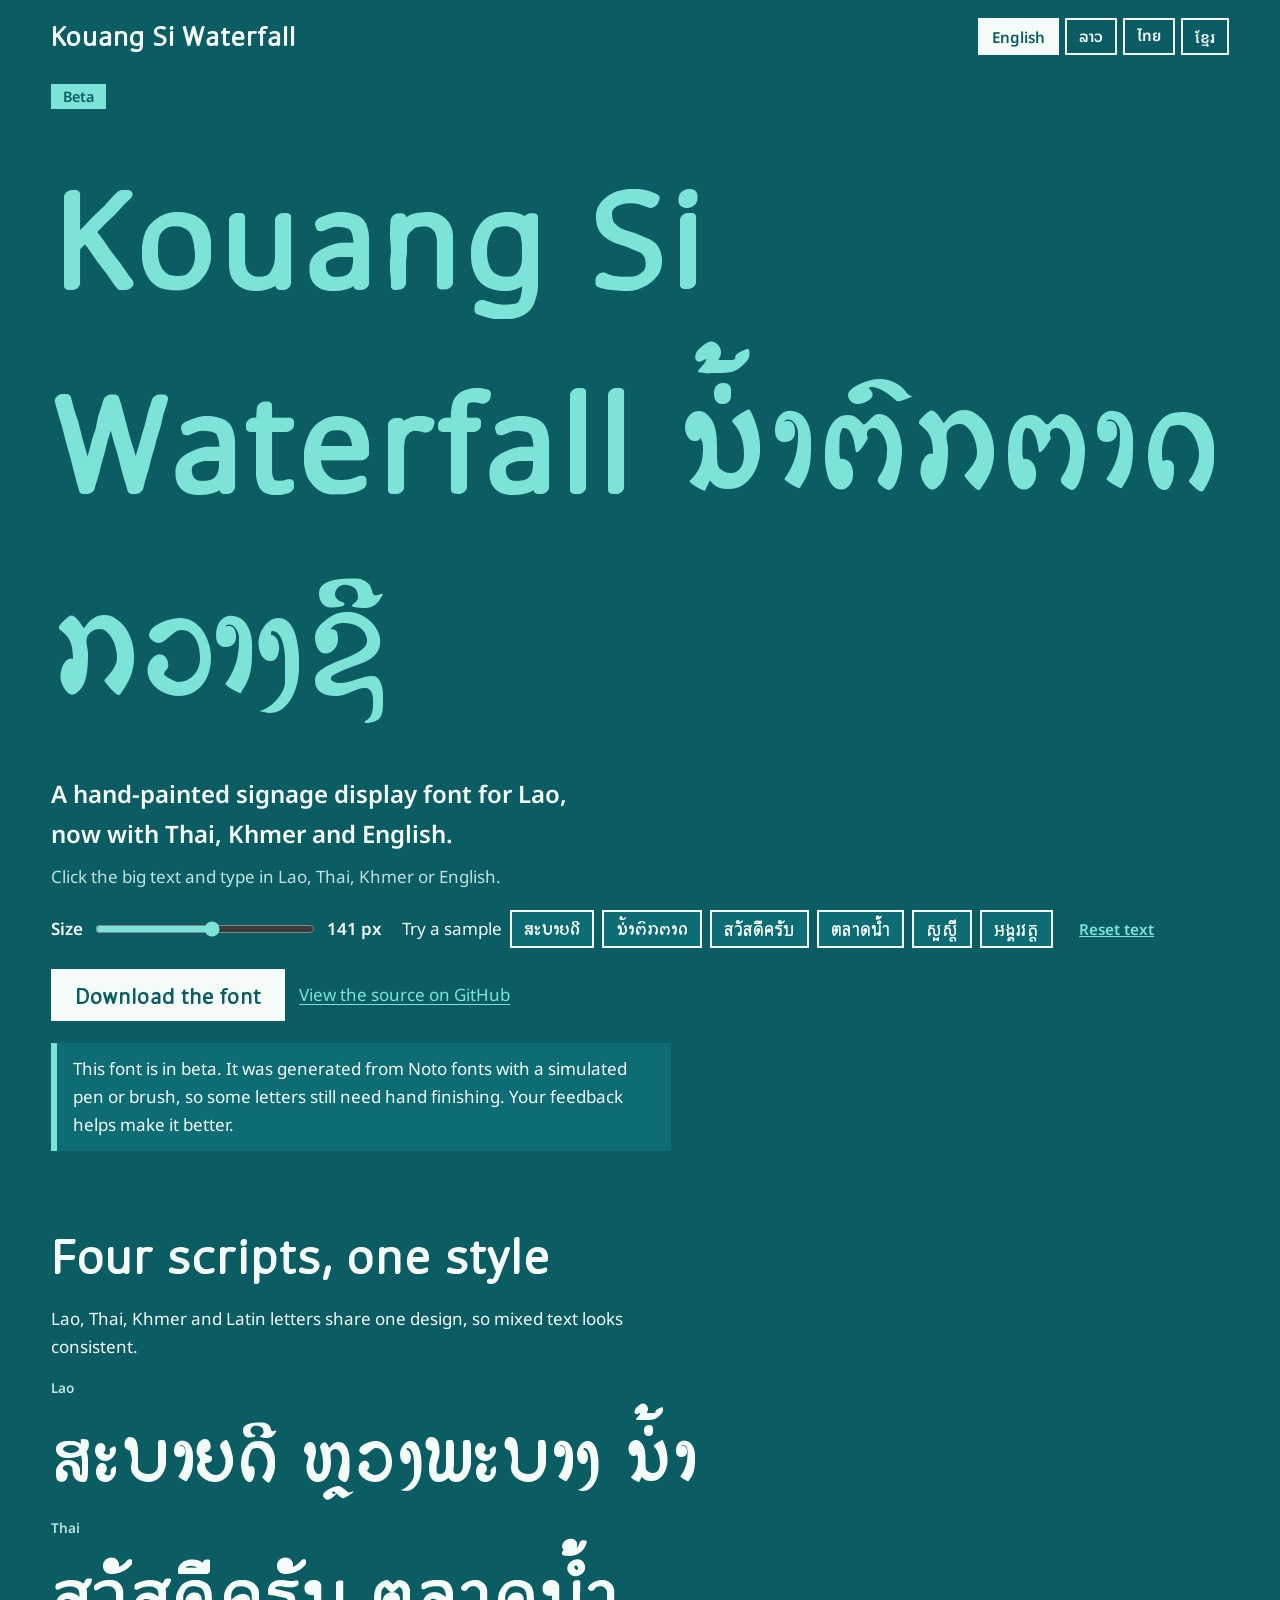
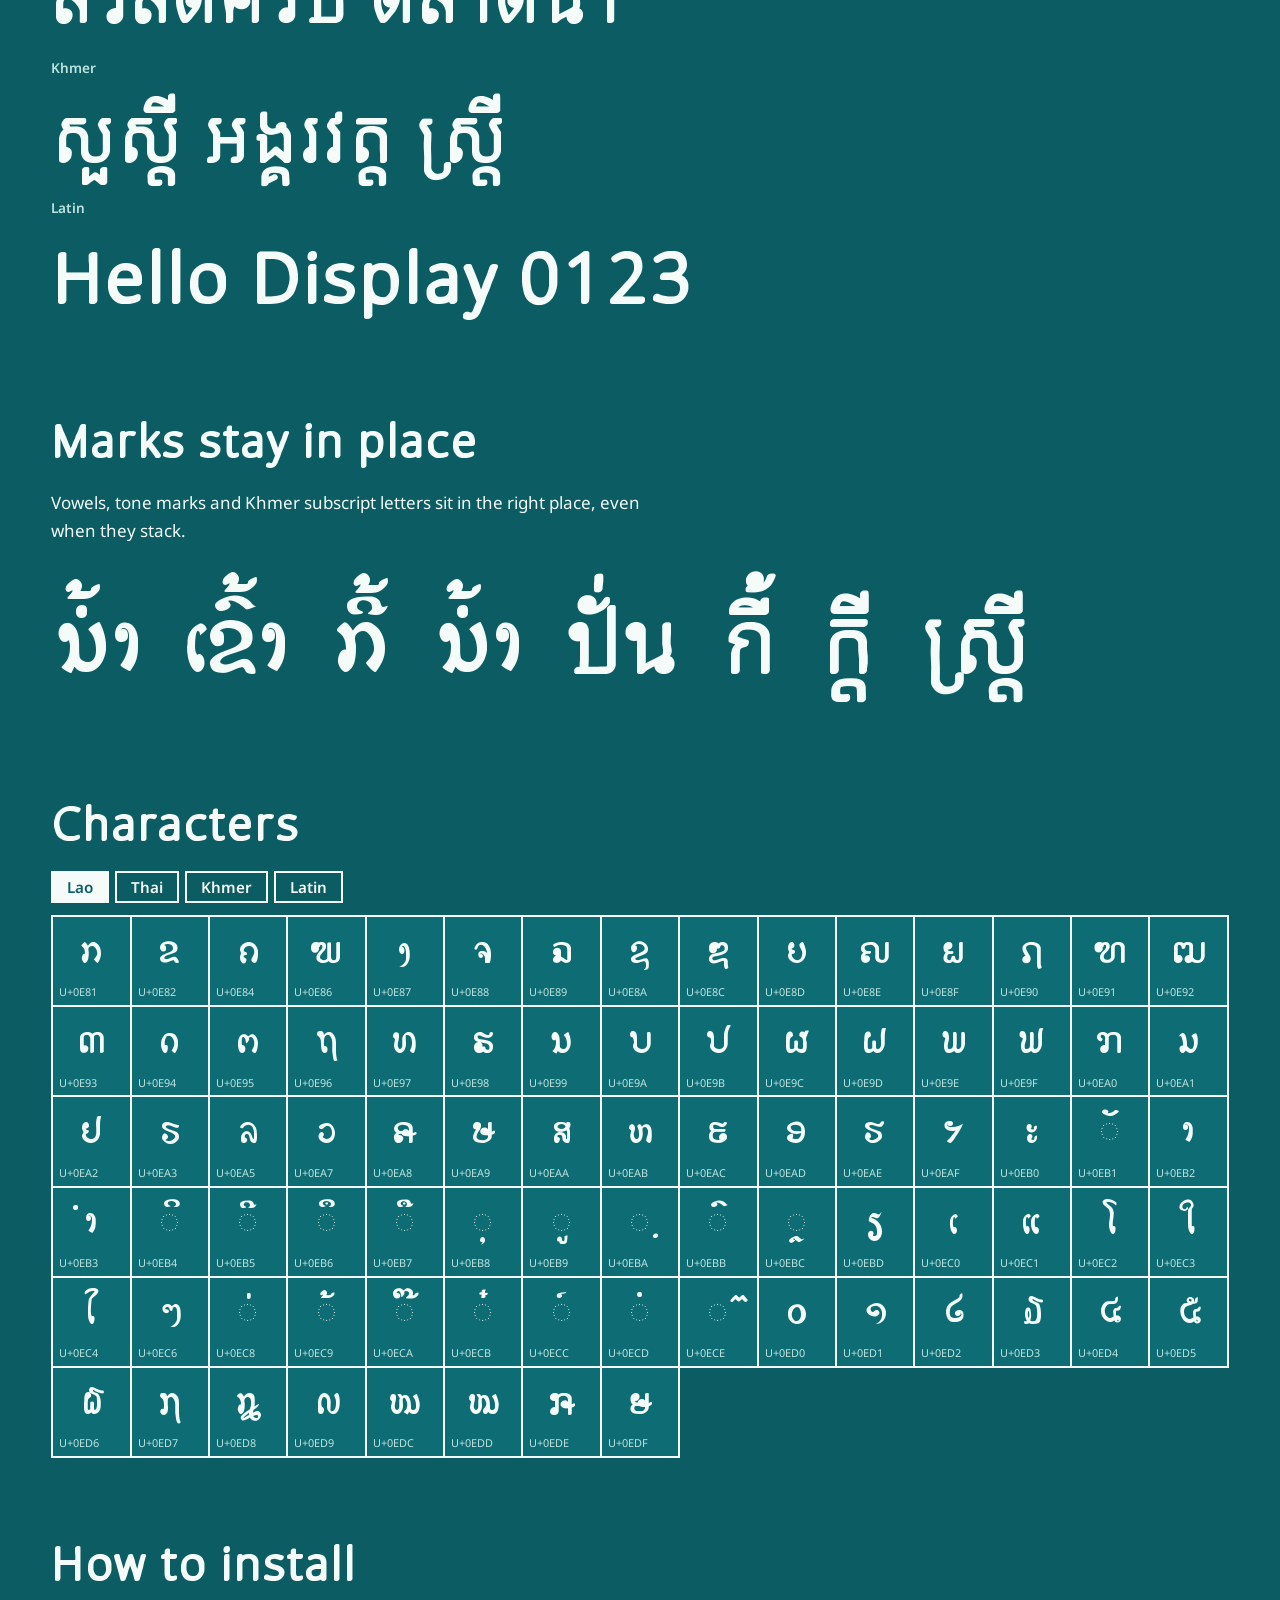
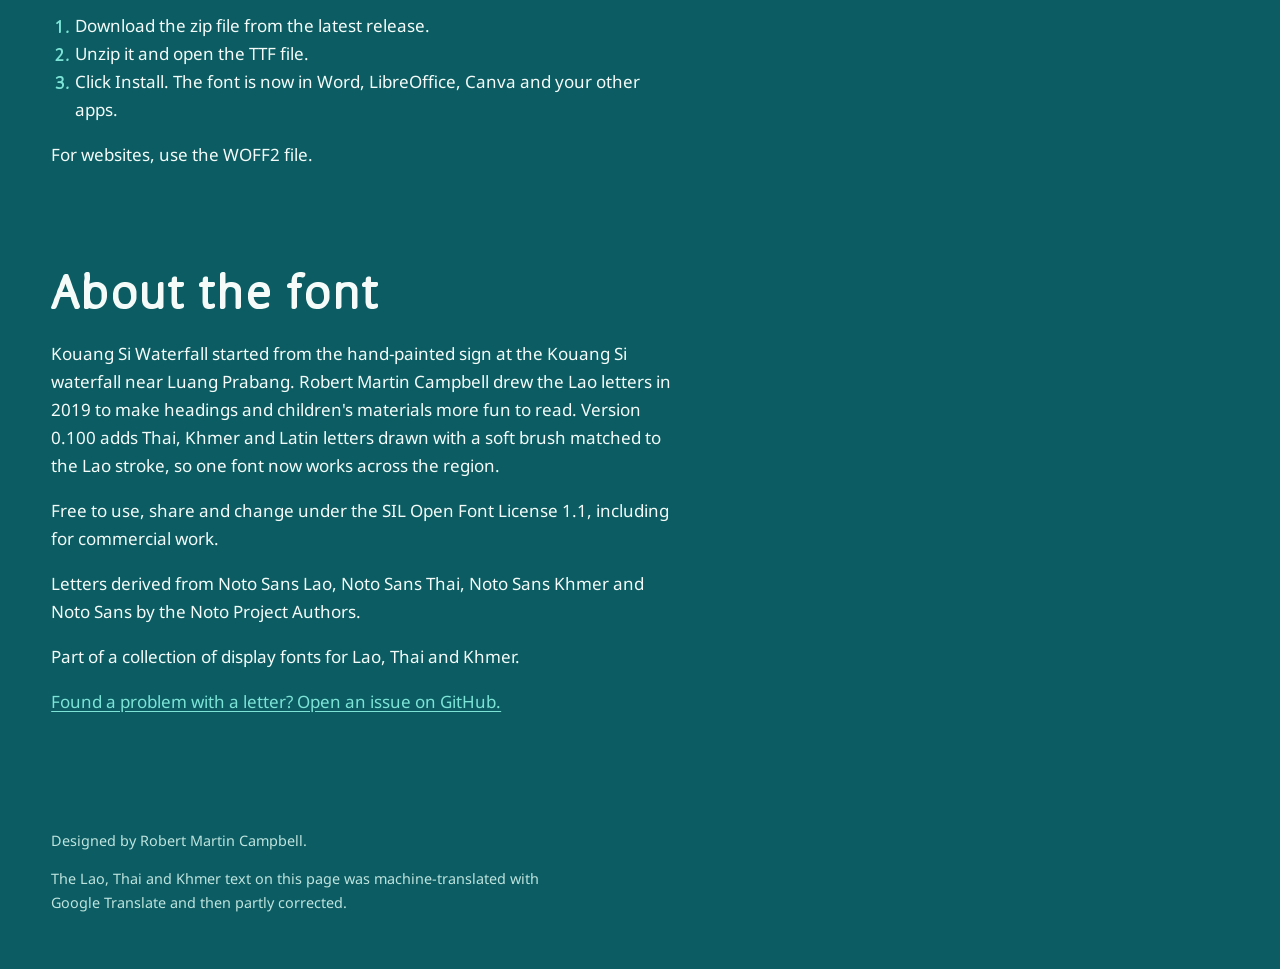
==== docs/index.html @ b4f4de58 "Kouang Si Waterfall 0.100 beta: Thai, Khmer, Latin, modern metrics, demo page - Thai, Khmer, Latin a" ====
<!doctype html>
<html lang="en">
<head>
<meta charset="utf-8">
<meta name="viewport" content="width=device-width, initial-scale=1">
<title>Kouang Si Waterfall ນ້ຳຕົກຕາດກວາງຊີ, a display font for Lao, Thai and Khmer</title>
<meta name="description" content="Kouang Si Waterfall (ນ້ຳຕົກຕາດກວາງຊີ) is a free, open-source sign-painting display font for Lao, Thai, Khmer and English. SIL Open Font License. Beta.">
<meta property="og:title" content="Kouang Si Waterfall ນ້ຳຕົກຕາດກວາງຊີ">
<meta property="og:description" content="A free sign-painting display font for Lao, Thai, Khmer and English.">
<meta property="og:image" content="https://rcampbellbassac.github.io/KouangSiWaterfall/og.png">
<link rel="icon" href="favicon.svg" type="image/svg+xml">
<link rel="preconnect" href="https://fonts.googleapis.com">
<link rel="preconnect" href="https://fonts.gstatic.com" crossorigin>
<link href="https://fonts.googleapis.com/css2?family=Noto+Sans:wght@400;600&family=Noto+Sans+Lao:wght@400;600&family=Noto+Sans+Thai:wght@400;600&family=Noto+Sans+Khmer:wght@400;600&display=swap" rel="stylesheet">
<link rel="preload" href="fonts/KouangSiWaterfall-Regular.woff2" as="font" type="font/woff2" crossorigin>
<style>
@font-face { font-family: "Kouang Si Waterfall"; src: url("fonts/KouangSiWaterfall-Regular.woff2") format("woff2"); font-display: block; }
:root {
  --bg: #0b5d63; --ink: #f4fbf8; --accent: #7de3d6; --panel: #0e6d74; --muted: #bfe3de;
  --display: "Kouang Si Waterfall", "Noto Sans Lao", "Noto Sans Thai", "Noto Sans Khmer", sans-serif;
  --body: "Noto Sans", "Noto Sans Lao", "Noto Sans Thai", "Noto Sans Khmer", system-ui, sans-serif;
  --gutter: clamp(16px, 4vw, 56px); --measure: 62ch;
}
* { box-sizing: border-box; }
html { -webkit-text-size-adjust: 100%; }
body { margin: 0; background: var(--bg); color: var(--ink); font: 1.0625rem/1.65 var(--body); }
html[lang=lo] body { font-family: "Noto Sans Lao", "Noto Sans", sans-serif; }
html[lang=th] body { font-family: "Noto Sans Thai", "Noto Sans", sans-serif; }
html[lang=km] body { font-family: "Noto Sans Khmer", "Noto Sans", sans-serif; line-height: 1.8; }
a { color: var(--accent); text-underline-offset: 3px; }
:focus-visible { outline: 3px solid var(--accent); outline-offset: 3px; }
.bar { display: flex; flex-wrap: wrap; gap: 12px 18px; align-items: center; justify-content: space-between; padding: 18px var(--gutter); }
.wordmark { font: 1.7rem/1.2 var(--display); color: var(--ink); text-decoration: none; }
.langs { display: flex; gap: 6px; flex-wrap: wrap; }
.langs button { font: 600 .95rem var(--body); cursor: pointer; background: transparent; color: var(--ink); border: 2px solid var(--ink); padding: 4px 12px; }
.langs button[aria-pressed=true] { background: var(--ink); color: var(--bg); }
.langs button:nth-child(2) { font-family: "Noto Sans Lao"; } .langs button:nth-child(3) { font-family: "Noto Sans Thai"; } .langs button:nth-child(4) { font-family: "Noto Sans Khmer"; }
.hero { padding: 1vh var(--gutter) 0; position: relative; }
.beta { display: inline-block; font: 600 .9rem var(--body); color: var(--bg); background: var(--accent); padding: 3px 12px; margin-bottom: .6rem; }
.tester { font-family: var(--display); font-size: var(--size, 11vw); line-height: 1.45; color: var(--accent); margin: 0; padding: .1em 0 .15em; outline: none; overflow-wrap: anywhere; min-height: 1.4em; caret-color: var(--ink); }
.tester:focus-visible { outline: 3px dashed var(--ink); outline-offset: 6px; }
.tagline { font-size: clamp(1.15rem, 2.2vw, 1.5rem); font-weight: 600; max-width: 40ch; margin: .3em 0 .6rem; }
.hint { color: var(--muted); margin: 0 0 1.2rem; }
.controls { display: flex; flex-wrap: wrap; gap: 12px 20px; align-items: center; margin-bottom: 1.3rem; }
.controls label { display: flex; align-items: center; gap: 10px; font-weight: 600; }
input[type=range] { accent-color: var(--accent); width: min(220px, 50vw); }
.chips { display: flex; flex-wrap: wrap; gap: 8px; align-items: center; }
.chip { font: 1.1rem var(--display); cursor: pointer; background: var(--panel); color: var(--ink); border: 2px solid var(--ink); padding: 4px 12px; }
.chip:hover { background: var(--ink); color: var(--bg); }
.reset { font: 600 .95rem var(--body); background: none; border: none; color: var(--accent); text-decoration: underline; cursor: pointer; }
.actions { display: flex; flex-wrap: wrap; gap: 14px; align-items: center; }
.download { font: 1.35rem/1 var(--display); background: var(--ink); color: var(--bg); text-decoration: none; padding: 16px 24px 14px; }
.download:hover { background: var(--accent); color: var(--bg); }
.beta-note { max-width: var(--measure); margin: 1.4rem 0 0; padding: 12px 16px; border-left: 6px solid var(--accent); background: var(--panel); }
main section { padding: clamp(44px, 8vh, 90px) var(--gutter) 0; }
h2 { font: clamp(1.8rem, 4vw, 3rem)/1.35 var(--display); margin: 0 0 .5rem; max-width: 24ch; }
p { max-width: var(--measure); }
.scriptlines { display: grid; gap: .2rem; margin-top: 1rem; }
.scriptlines div { font: clamp(2rem, 6vw, 4.6rem)/1.6 var(--display); overflow-wrap: anywhere; }
.scriptlines small { display: block; font: 600 .85rem var(--body); color: var(--muted); }
.stack { font: clamp(2.4rem, 7vw, 5.6rem)/1.75 var(--display); word-spacing: .2em; margin-top: 1rem; overflow-wrap: anywhere; }
.tabs { display: flex; gap: 6px; flex-wrap: wrap; margin-top: 1rem; }
.tabs button { font: 600 .95rem var(--body); cursor: pointer; background: transparent; color: var(--ink); border: 2px solid var(--ink); padding: 4px 14px; }
.tabs button[aria-selected=true] { background: var(--ink); color: var(--bg); }
.grid { display: grid; grid-template-columns: repeat(auto-fill, minmax(78px, 1fr)); gap: 0; border-top: 2px solid var(--ink); border-left: 2px solid var(--ink); margin-top: 12px; }
.cell { border-right: 2px solid var(--ink); border-bottom: 2px solid var(--ink); background: var(--panel); aspect-ratio: 1 / 1.15; display: flex; flex-direction: column; justify-content: space-between; padding: 4px 6px; }
.cell b { font: 400 2.3rem/1.6 var(--display); text-align: center; }
.cell small { font-size: .68rem; color: var(--muted); }
ol.steps { padding-left: 1.4em; max-width: var(--measure); }
ol.steps li::marker { font-family: var(--display); color: var(--accent); }
footer { padding: clamp(50px, 9vh, 100px) var(--gutter) 40px; }
footer p, .mt { font-size: .9rem; color: var(--muted); }
@media (prefers-reduced-motion: no-preference) { .tester { transition: font-size .15s; } }
</style>
</head>
<body>
<header class="bar">
  <a class="wordmark" href="#top">Kouang Si Waterfall</a>
  <div class="langs" role="group" aria-label="Language">
    <button type="button" data-lang="en">English</button><button type="button" data-lang="lo">ລາວ</button><button type="button" data-lang="th">ไทย</button><button type="button" data-lang="km">ខ្មែរ</button>
  </div>
</header>
<main id="top">
  <section class="hero" aria-label="Type tester">
    <span class="beta" data-i18n="beta">Beta</span>
    <h1 class="tester" id="tester" contenteditable="true" spellcheck="false" role="textbox" aria-multiline="true" aria-label="Editable sample text"></h1>
    <p class="tagline" data-f="tagline"></p>
    <p class="hint" data-i18n="tester_hint"></p>
    <div class="controls">
      <label><span data-i18n="size">Size</span> <input type="range" id="size" min="28" max="240" value="140"> <output id="sizeval"></output></label>
      <div class="chips" role="group" aria-label="Samples"><span data-i18n="samples">Try a sample</span><button class="chip" type="button">ສະບາຍດີ</button><button class="chip" type="button">ນ້ຳຕົກຕາດ</button><button class="chip" type="button">สวัสดีครับ</button><button class="chip" type="button">ตลาดน้ำ</button><button class="chip" type="button">សួស្តី</button><button class="chip" type="button">អង្គរវត្ត</button></div>
      <button class="reset" id="reset" type="button" data-i18n="reset">Reset text</button>
    </div>
    <div class="actions">
      <a class="download" href="https://github.com/rcampbellbassac/KouangSiWaterfall/releases/latest/download/KouangSiWaterfall.zip" data-i18n="download">Download the font</a>
      <a href="https://github.com/rcampbellbassac/KouangSiWaterfall" data-i18n="github">View the source on GitHub</a>
    </div>
    <p class="beta-note" data-i18n="beta_note"></p>
  </section>
  <section aria-labelledby="sc-h">
    <h2 id="sc-h" data-i18n="scripts_title"></h2>
    <p data-i18n="scripts_body"></p>
    <div class="scriptlines">
      <div lang="lo"><small data-i18n="lao">Lao</small>ສະບາຍດີ ຫຼວງພະບາງ ນ້ຳ</div>
      <div lang="th"><small data-i18n="thai">Thai</small>สวัสดีครับ ตลาดน้ำ</div>
      <div lang="km"><small data-i18n="khmer">Khmer</small>សួស្តី អង្គរវត្ត ស្ត្រី</div>
      <div lang="en"><small data-i18n="latin">Latin</small>Hello Display 0123</div>
    </div>
  </section>
  <section aria-labelledby="st-h">
    <h2 id="st-h" data-i18n="stack_title"></h2>
    <p data-i18n="stack_body"></p>
    <div class="stack">ນ້ຳ ເຂົ້າ ກີ້ ນ້ຳ ปั่น กี้ ក្ដី ស្ត្រី</div>
  </section>
  <section aria-labelledby="ch-h">
    <h2 id="ch-h" data-i18n="chars_title"></h2>
    <div class="tabs" role="tablist">
      <button role="tab" type="button" data-set="lao" aria-selected="true" data-i18n="lao">Lao</button>
      <button role="tab" type="button" data-set="thai" aria-selected="false" data-i18n="thai">Thai</button>
      <button role="tab" type="button" data-set="khmer" aria-selected="false" data-i18n="khmer">Khmer</button>
      <button role="tab" type="button" data-set="latin" aria-selected="false" data-i18n="latin">Latin</button>
    </div>
    <div class="grid" id="grid" role="tabpanel"></div>
  </section>
  <section aria-labelledby="in-h">
    <h2 id="in-h" data-i18n="install_title"></h2>
    <ol class="steps"><li data-i18n="install_1"></li><li data-i18n="install_2"></li><li data-i18n="install_3"></li></ol>
    <p data-i18n="install_web"></p>
  </section>
  <section aria-labelledby="ab-h">
    <h2 id="ab-h" data-i18n="about_title"></h2>
    <p data-f="about"></p>
    <p data-i18n="license"></p>
    <p data-i18n="credits"></p>
    <p data-i18n="collection"></p>
    <p><a href="https://github.com/rcampbellbassac/KouangSiWaterfall/issues" data-i18n="feedback"></a></p>
  </section>
</main>
<footer>
  <p data-i18n="made_by"></p>
  <p class="mt" data-i18n="mt_note"></p>
</footer>
<script>
const C = {"en": {"beta": "Beta", "beta_note": "This font is in beta. It was generated from Noto fonts with a simulated pen or brush, so some letters still need hand finishing. Your feedback helps make it better.", "download": "Download the font", "github": "View the source on GitHub", "tester_hint": "Click the big text and type in Lao, Thai, Khmer or English.", "size": "Size", "samples": "Try a sample", "reset": "Reset text", "scripts_title": "Four scripts, one style", "scripts_body": "Lao, Thai, Khmer and Latin letters share one design, so mixed text looks consistent.", "stack_title": "Marks stay in place", "stack_body": "Vowels, tone marks and Khmer subscript letters sit in the right place, even when they stack.", "chars_title": "Characters", "lao": "Lao", "thai": "Thai", "khmer": "Khmer", "latin": "Latin", "install_title": "How to install", "install_1": "Download the zip file from the latest release.", "install_2": "Unzip it and open the TTF file.", "install_3": "Click Install. The font is now in Word, LibreOffice, Canva and your other apps.", "install_web": "For websites, use the WOFF2 file.", "about_title": "About the font", "license": "Free to use, share and change under the SIL Open Font License 1.1, including for commercial work.", "credits": "Letters derived from Noto Sans Lao, Noto Sans Thai, Noto Sans Khmer and Noto Sans by the Noto Project Authors.", "feedback": "Found a problem with a letter? Open an issue on GitHub.", "made_by": "Designed by Robert Martin Campbell.", "collection": "Part of a collection of display fonts for Lao, Thai and Khmer.", "mt_note": "The Lao, Thai and Khmer text on this page was machine-translated with Google Translate and then partly corrected."}, "lo": {"beta": "ລຸ້ນທົດລອງ (Beta)", "beta_note": "ຟອນນີ້ຍັງຢູ່ໃນລຸ້ນທົດລອງ ໂດຍສ້າງຈາກຟອນ Noto ດ້ວຍການຈຳລອງລາຍເສັ້ນປາກກາ ຫຼື ຟອຍທາສີ ຕົວອັກສອນບາງຕົວຈຶ່ງຍັງຕ້ອງປັບແຕ່ງເພີ່ມເຕີມ ຄຳແນະນຳຂອງທ່ານຈະຊ່ວຍໃຫ້ຟອນນີ້ດີຂຶ້ນ.", "download": "ດາວໂຫຼດຟອນ", "github": "ເບິ່ງຊອດໂຄດໃນ GitHub", "tester_hint": "ຄລິກໃສ່ຂໍ້ຄວາມຂະໜາດໃຫຍ່ແລ້ວລອງພິມພາສາລາວ, ໄທ, ຂະເໝນ ຫຼື ອັງກິດ.", "size": "ຂະໜາດ", "samples": "ລອງຂໍ້ຄວາມຕົວຢ່າງ", "reset": "ລ້າງຂໍ້ຄວາມ", "scripts_title": "ສີ່ລະບົບອັກສອນ ໃນສະໄຕລ໌ດຽວ", "scripts_body": "ຕົວອັກສອນລາວ, ໄທ, ຂະເໝນ ແລະ ລາຕິນ ຖືກອອກແບບມາໃນແນວທາງດຽວກັນ ເຮັດໃຫ້ພິມປົນກັນໄດ້ຢ່າງກົມກືນ.", "stack_title": "ສະຫຼະ ແລະ ວັນນະຍຸດບໍ່ເຄື່ອນ", "stack_body": "ສະຫຼະ, ວັນນະຍຸດ ແລະ ຕົວຫ້ອຍຂະເໝນ ວາງຢູ່ໃນຕຳແໜ່ງທີ່ຖືກຕ້ອງ ເຖິງແມ່ນວ່າຈະຊ້ອນກັນຫຼາຍຊັ້ນກໍຕາມ.", "chars_title": "ຊຸດຕົວອັກສອນ", "lao": "ລາວ", "thai": "ໄທ", "khmer": "ຂະເໝນ", "latin": "ລາຕິນ", "install_title": "ວິທີຕິດຕັ້ງ", "install_1": "ດາວໂຫຼດໄຟລ໌ zip ຈາກລຸ້ນຫຼ້າສຸດ.", "install_2": "ແຕກໄຟລ໌ zip ແລ້ວເປີດໄຟລ໌ TTF.", "install_3": "ກົດຕິດຕັ້ງ (Install) ແລ້ວຟອນຈະພ້ອມໃຊ້ໃນ Word, LibreOffice, Canva ແລະ ໂປຣແກຣມອື່ນໆທັນທີ.", "install_web": "ສຳລັບເວັບໄຊ ໃຫ້ໃຊ້ໄຟລ໌ WOFF2.", "about_title": "ກ່ຽວກັບຟອນນີ້", "license": "ໃຊ້ງານ, ແບ່ງປັນ ແລະ ດັດແປງໄດ້ຟຣີພາຍໃຕ້ສັນຍາອະນຸຍາດ SIL Open Font License 1.1 ລວມເຖິງວຽກການຄ້າ.", "credits": "ພັດທະນາຕໍ່ຍອດຕົວອັກສອນຈາກ Noto Sans Lao, Noto Sans Thai, Noto Sans Khmer ແລະ Noto Sans ໂດຍກຸ່ມຜູ້ພັດທະນາໂຄງການ Noto.", "feedback": "ພົບບັນຫາກ່ຽວກັບຕົວອັກສອນບໍ? ແຈ້ງບັນຫາ (Issue) ໄດ້ໃນ GitHub.", "made_by": "ອອກແບບໂດຍ Robert Martin Campbell.", "collection": "ສ່ວນໜຶ່ງຂອງຊຸດຟອນພາດຫົວສຳລັບພາສາລາວ, ໄທ ແລະ ຂະເໝນ.", "mt_note": "ຂໍ້ຄວາມພາສາລາວ, ໄທ ແລະ ຂະເໝນໃນໜ້ານີ້ແປໂດຍຜູ້ຊ່ວຍ AI ແລະ ຍັງບໍ່ທັນໄດ້ຮັບການກວດກາຈາກເຈົ້າຂອງພາສາ."}, "th": {"beta": "รุ่นทดสอบ (Beta)", "beta_note": "ฟอนต์นี้อยู่ในรุ่นทดสอบ สร้างขึ้นจากฟอนต์ Noto ด้วยการจำลองเส้นปากกาหรือพู่กัน ตัวอักษรบางตัวจึงยังต้องเก็บรายละเอียดด้วยมือเพิ่มเติม ความคิดเห็นของคุณจะช่วยให้ฟอนต์นี้ดียิ่งขึ้น", "download": "ดาวน์โหลดฟอนต์", "github": "ดูซอร์สโค้ดบน GitHub", "tester_hint": "คลิกที่ข้อความขนาดใหญ่เพื่อลองพิมพ์ภาษาลาว ไทย เขมร หรืออังกฤษ", "size": "ขนาด", "samples": "ลองข้อความตัวอย่าง", "reset": "รีเซ็ตข้อความ", "scripts_title": "สี่ชุดอักษร ในสไตล์เดียว", "scripts_body": "ตัวอักษรลาว ไทย เขมร และละติน ออกแบบมาในทิศทางเดียวกัน เมื่อพิมพ์ผสมกันจึงดูกลมกลืนเป็นเนื้อเดียว", "stack_title": "สระและวรรณยุกต์ไม่ลอยหรือทับกัน", "stack_body": "สระ วรรณยุกต์ และเชิงอักษรเขมร อยู่ในตำแหน่งที่พอดี แม้จะซ้อนกันหลายชั้น", "chars_title": "ชุดตัวอักษร", "lao": "ลาว", "thai": "ไทย", "khmer": "เขมร", "latin": "ละติน", "install_title": "วิธีติดตั้ง", "install_1": "ดาวน์โหลดไฟล์ zip จากรุ่นล่าสุด", "install_2": "แตกไฟล์ zip แล้วเปิดไฟล์ TTF", "install_3": "คลิก ติดตั้ง (Install) ฟอนต์จะพร้อมใช้งานใน Word, LibreOffice, Canva และแอปอื่นๆ ทันที", "install_web": "สำหรับเว็บไซต์ ให้ใช้ไฟล์ WOFF2", "about_title": "เกี่ยวกับฟอนต์", "license": "ใช้งาน แชร์ และดัดแปลงได้ฟรีภายใต้สัญญาอนุญาต SIL Open Font License 1.1 รวมถึงงานเชิงพาณิชย์", "credits": "พัฒนาต่อยอดตัวอักษรจาก Noto Sans Lao, Noto Sans Thai, Noto Sans Khmer และ Noto Sans โดยคณะผู้พัฒนาโครงการ Noto", "feedback": "พบปัญหาตัวอักษรใช่ไหม? เปิด Issue แจ้งบน GitHub ได้เลย", "made_by": "ออกแบบโดย Robert Martin Campbell", "collection": "ส่วนหนึ่งของชุดฟอนต์พาดหัวสำหรับภาษาลาว ไทย และเขมร", "mt_note": "ข้อความภาษาลาว ไทย และเขมรในหน้านี้แปลโดยผู้ช่วย AI และยังไม่ได้รับการตรวจทานจากเจ้าของภาษา"}, "km": {"beta": "កំណែសាកល្បង (Beta)", "beta_note": "ពុម្ពអក្សរនេះស្ថិតក្នុងកំណែសាកល្បងនៅឡើយ។ វាត្រូវបានបង្កើតឡើងពីពុម្ពអក្សរ Noto ដោយប្រើបច្ចេកទេសត្រាប់តាមគំនូសប៊ិច ឬជក់ ដូច្នេះអក្សរខ្លះនៅត្រូវការកែសម្រួលដោយដៃបន្ថែមទៀត។ មតិយោបល់របស់អ្នកជួយឱ្យពុម្ពអក្សរនេះកាន់តែប្រសើរឡើង។", "download": "ទាញយកពុម្ពអក្សរ", "github": "មើលកូដដើមនៅលើ GitHub", "tester_hint": "ចុចលើអត្ថបទធំ រួចសាកល្បងវាយអក្សរឡាវ ថៃ ខ្មែរ ឬអង់គ្លេស។", "size": "ទំហំ", "samples": "សាកល្បងអត្ថបទគំរូ", "reset": "កំណត់អត្ថបទឡើងវិញ", "scripts_title": "តួអក្សរ चारភាសា ក្នុងរចនាបថតែមួយ", "scripts_body": "អក្សរឡាវ ថៃ ខ្មែរ និងឡាតាំង មានរចនាបថរួមគ្នា ធ្វើឱ្យការសរសេរលាយភាសាមើលទៅស៊ីសង្វាក់គ្នា។", "stack_title": "ស្រៈ និងជើងអក្សរស្ថិតនៅចំទីតាំង", "stack_body": "ស្រៈ វណ្ណយុត្ត និងជើងអក្សរខ្មែរ ស្ថិតនៅទីតាំងត្រឹមត្រូវ ទោះបីជាតម្រួតលើគ្នាច្រើនជាន់ក៏ដោយ។", "chars_title": "តួអក្សរទាំងអស់", "lao": "ឡាវ", "thai": "ថៃ", "khmer": "ខ្មែរ", "latin": "ឡាតាំង", "install_title": "របៀបដំឡើង", "install_1": "ទាញយកឯកសារ zip ពីកំណែចុងក្រោយបំផុត។", "install_2": "ពន្លាឯកសារ zip រួចបើកឯកសារ TTF។", "install_3": "ចុចដំឡើង (Install)។ ឥឡូវនេះអ្នកអាចប្រើពុម្ពអក្សរនេះក្នុង Word, LibreOffice, Canva និងកម្មវិធីផ្សេងទៀតបានហើយ។", "install_web": "សម្រាប់គេហទំព័រ សូមប្រើឯកសារ WOFF2។", "about_title": "អំពីពុម្ពអក្សរនេះ", "license": "អាចប្រើប្រាស់ ចែករំលែក និងកែប្រែបានដោយឥតគិតថ្លៃក្រោមអាជ្ញាប័ណ្ណ SIL Open Font License 1.1 រួមទាំងសម្រាប់ការងារពាណិជ្ជកម្មផងដែរ។", "credits": "តួអក្សរត្រូវបានអភិវឌ្ឍបន្តពី Noto Sans Lao, Noto Sans Thai, Noto Sans Khmer និង Noto Sans របស់ក្រុមអ្នកនិពន្ធគម្រោង Noto។", "feedback": "ប្រទះឃើញបញ្ហាលើតួអក្សរណាមួយមែនទេ? សូមបើក Issue នៅលើ GitHub។", "made_by": "រចនាដោយ Robert Martin Campbell។", "collection": "ផ្នែកមួយនៃកម្រងពុម្ពអក្សរក្បាច់សម្រាប់ភាសាឡាវ ថៃ និងខ្មែរ។", "mt_note": "អត្ថបទភាសាឡាវ ថៃ និងខ្មែរនៅលើទំព័រនេះ ត្រូវបានបកប្រែដោយជំនួយការ AI ហើយមិនទាន់ទទួលបានការត្រួតពិនិត្យដោយជនជាតិដើមនៅឡើយទេ។"}};
const F = {"en": {"tagline": "A hand-painted signage display font for Lao, now with Thai, Khmer and English.", "about": "Kouang Si Waterfall started from the hand-painted sign at the Kouang Si waterfall near Luang Prabang. Robert Martin Campbell drew the Lao letters in 2019 to make headings and children's materials more fun to read. Version 0.100 adds Thai, Khmer and Latin letters drawn with a soft brush matched to the Lao stroke, so one font now works across the region."}, "lo": {"tagline": "ຟອນປ້າຍຂຽນດ້ວຍມືສຳລັບພາສາລາວ ບັດນີ້ຮອງຮັບພາສາໄທ, ຂະເໝນ ແລະ ອັງກິດແລ້ວ.", "about": "ຟອນ Kouang Si Waterfall ມີຕົ້ນກຳເນີດມາຈາກປ້າຍຂຽນດ້ວຍມືຢູ່ຕາດກວາງຊີ ໃກ້ກັບຫຼວງພະບາງ (Luang Prabang). Robert Martin Campbell ໄດ້ແຕ້ມຕົວອັກສອນລາວຂຶ້ນໃນປີ 2019 ເພື່ອໃຫ້ຫົວຂໍ້ ແລະ ປຶ້ມສຳລັບເດັກນ້ອຍອ່ານມ່ວນຍິ່ງຂຶ້ນ. ຮຸ່ນ 0.100 ນີ້ໄດ້ເພີ່ມຕົວອັກສອນໄທ, ຂະເໝນ ແລະ ລາຕິນ ທີ່ແຕ້ມດ້ວຍຟອຍອ່ອນໃຫ້ເຂົ້າກັບລາຍເສັ້ນພາສາລາວ ເຮັດໃຫ້ຟອນດຽວນີ້ສາມາດໃຊ້ຮ່ວມກັນໄດ້ທົ່ວທັງພາກພື້ນ."}, "th": {"tagline": "ฟอนต์ป้ายเขียนมือสำหรับภาษาลาว วันนี้รองรับภาษาไทย เขมร และอังกฤษแล้ว", "about": "ฟอนต์ Kouang Si Waterfall มีจุดเริ่มต้นจากป้ายเขียนมือที่น้ำตกกวางสี ใกล้เมืองหลวงพระบาง (Luang Prabang) โดย Robert Martin Campbell วาดตัวอักษรลาวขึ้นในปี 2019 เพื่อให้หัวข้อและสื่อสำหรับเด็กอ่านสนุกยิ่งขึ้น ในรุ่น 0.100 ได้เพิ่มตัวอักษรไทย เขมร และละติน ที่วาดด้วยฝีแปรงนุ่มนวลกลมกลืนกับเส้นสายภาษาลาว ทำให้ฟอนต์เดียวใช้งานได้ครอบคลุมทั้งภูมิภาค"}, "km": {"tagline": "ពុម្ពអក្សរស្លាកសញ្ញាគូរដោយដៃសម្រាប់ភាសាឡាវ ឥឡូវនេះមានភាសាថៃ ខ្មែរ និងអង់គ្លេស។", "about": "ពុម្ពអក្សរ Kouang Si Waterfall មានប្រភពចេញពីស្លាកសញ្ញាគូរដោយដៃនៅទឹកធ្លាក់កួងស៊ី ក្បែរទីក្រុងហ្លួងព្រះបាង (Luang Prabang)។ លោក Robert Martin Campbell បានគូរអក្សរឡាវនៅឆ្នាំ 2019 ដើម្បីឱ្យចំណងជើង និងសម្ភារៈសម្រាប់កុមារកាន់តែជក់ចិត្តក្នុងការអាន។ កំណែ 0.100 បានបន្ថែមអក្សរថៃ ខ្មែរ និងឡាតាំង ដែលគូរដោយជក់ទន់ស៊ីគ្នាជាមួយទម្រង់អក្សរឡាវ ធ្វើឱ្យពុម្ពអក្សរតែមួយនេះអាចប្រើប្រាស់បានទូទាំងតំបន់។"}};
const DEFAULT = {"en": "Kouang Si Waterfall ນ້ຳຕົກຕາດກວາງຊີ", "lo": "ສະບາຍດີ ຫຼວງພະບາງ", "th": "สวัสดีครับ ตลาดน้ำ", "km": "សួស្តី អង្គរវត្ត"};
const SETS = {
  lao: [...Array(0x80).keys()].map(i => 0x0E80 + i),
  thai: [...Array(0x5C).keys()].map(i => 0x0E00 + i),
  khmer: [...Array(0x7E).keys()].map(i => 0x1780 + i),
  latin: [...Array(0x5F).keys()].map(i => 0x20 + i).filter(c => c > 0x20),
};
const COVER = [32, 33, 34, 35, 36, 37, 38, 39, 40, 41, 42, 43, 44, 45, 46, 47, 48, 49, 50, 51, 52, 53, 54, 55, 56, 57, 58, 59, 60, 61, 62, 63, 64, 65, 66, 67, 68, 69, 70, 71, 72, 73, 74, 75, 76, 77, 78, 79, 80, 81, 82, 83, 84, 85, 86, 87, 88, 89, 90, 91, 92, 93, 94, 95, 96, 97, 98, 99, 100, 101, 102, 103, 104, 105, 106, 107, 108, 109, 110, 111, 112, 113, 114, 115, 116, 117, 118, 119, 120, 121, 122, 123, 124, 125, 126, 160, 161, 162, 163, 164, 165, 166, 167, 168, 169, 170, 171, 172, 173, 174, 175, 176, 177, 178, 179, 180, 181, 182, 183, 184, 185, 186, 187, 188, 189, 190, 191, 192, 193, 194, 195, 196, 197, 198, 199, 200, 201, 202, 203, 204, 205, 206, 207, 208, 209, 210, 211, 212, 213, 214, 215, 216, 217, 218, 219, 220, 221, 222, 223, 224, 225, 226, 227, 228, 229, 230, 231, 232, 233, 234, 235, 236, 237, 238, 239, 240, 241, 242, 243, 244, 245, 246, 247, 248, 249, 250, 251, 252, 253, 254, 255, 256, 257, 258, 259, 260, 261, 262, 263, 264, 265, 266, 267, 268, 269, 270, 271, 272, 273, 274, 275, 276, 277, 278, 279, 280, 281, 282, 283, 284, 285, 286, 287, 288, 289, 290, 291, 292, 293, 294, 295, 296, 297, 298, 299, 300, 301, 302, 303, 304, 305, 306, 307, 308, 309, 310, 311, 312, 313, 314, 315, 316, 317, 318, 319, 320, 321, 322, 323, 324, 325, 326, 327, 328, 329, 330, 331, 332, 333, 334, 335, 336, 337, 338, 339, 340, 341, 342, 343, 344, 345, 346, 347, 348, 349, 350, 351, 352, 353, 354, 355, 356, 357, 358, 359, 360, 361, 362, 363, 364, 365, 366, 367, 368, 369, 370, 371, 372, 373, 374, 375, 376, 377, 378, 379, 380, 381, 382, 383, 384, 385, 386, 387, 388, 389, 390, 391, 392, 393, 394, 395, 396, 397, 398, 399, 400, 401, 402, 403, 404, 405, 406, 407, 408, 409, 410, 411, 412, 413, 414, 415, 416, 417, 418, 419, 420, 421, 422, 423, 424, 425, 426, 427, 428, 429, 430, 431, 432, 433, 434, 435, 436, 437, 438, 439, 440, 441, 442, 443, 444, 445, 446, 447, 448, 449, 450, 451, 452, 453, 454, 455, 456, 457, 458, 459, 460, 461, 462, 463, 464, 465, 466, 467, 468, 469, 470, 471, 472, 473, 474, 475, 476, 477, 478, 479, 480, 481, 482, 483, 484, 485, 486, 487, 488, 489, 490, 491, 492, 493, 494, 495, 496, 497, 498, 499, 500, 501, 502, 503, 504, 505, 506, 507, 508, 509, 510, 511, 512, 513, 514, 515, 516, 517, 518, 519, 520, 521, 522, 523, 524, 525, 526, 527, 528, 529, 530, 531, 532, 533, 534, 535, 536, 537, 538, 539, 540, 541, 542, 543, 544, 545, 546, 547, 548, 549, 550, 551, 552, 553, 554, 555, 556, 557, 558, 559, 560, 561, 562, 563, 564, 565, 566, 567, 568, 569, 570, 571, 572, 573, 574, 575, 576, 577, 578, 579, 580, 581, 582, 583, 584, 585, 586, 587, 588, 589, 590, 591, 700, 710, 711, 728, 729, 730, 731, 732, 733, 768, 769, 770, 771, 772, 773, 774, 775, 776, 777, 778, 779, 780, 781, 782, 783, 784, 785, 786, 787, 788, 789, 790, 791, 792, 793, 794, 795, 796, 797, 798, 799, 800, 801, 802, 803, 804, 805, 806, 807, 808, 809, 810, 811, 812, 813, 814, 815, 816, 817, 818, 819, 820, 821, 822, 823, 824, 825, 826, 827, 828, 829, 830, 831, 832, 833, 834, 835, 836, 837, 838, 839, 840, 841, 842, 843, 844, 845, 846, 847, 848, 849, 850, 851, 852, 853, 854, 855, 856, 857, 858, 859, 860, 861, 862, 863, 864, 865, 866, 867, 868, 869, 870, 871, 872, 873, 874, 875, 876, 877, 878, 879, 916, 937, 956, 960, 3585, 3586, 3587, 3588, 3589, 3590, 3591, 3592, 3593, 3594, 3595, 3596, 3597, 3598, 3599, 3600, 3601, 3602, 3603, 3604, 3605, 3606, 3607, 3608, 3609, 3610, 3611, 3612, 3613, 3614, 3615, 3616, 3617, 3618, 3619, 3620, 3621, 3622, 3623, 3624, 3625, 3626, 3627, 3628, 3629, 3630, 3631, 3632, 3633, 3634, 3635, 3636, 3637, 3638, 3639, 3640, 3641, 3642, 3647, 3648, 3649, 3650, 3651, 3652, 3653, 3654, 3655, 3656, 3657, 3658, 3659, 3660, 3661, 3662, 3663, 3664, 3665, 3666, 3667, 3668, 3669, 3670, 3671, 3672, 3673, 3674, 3675, 3713, 3714, 3716, 3718, 3719, 3720, 3721, 3722, 3724, 3725, 3726, 3727, 3728, 3729, 3730, 3731, 3732, 3733, 3734, 3735, 3736, 3737, 3738, 3739, 3740, 3741, 3742, 3743, 3744, 3745, 3746, 3747, 3749, 3751, 3752, 3753, 3754, 3755, 3756, 3757, 3758, 3759, 3760, 3761, 3762, 3763, 3764, 3765, 3766, 3767, 3768, 3769, 3770, 3771, 3772, 3773, 3776, 3777, 3778, 3779, 3780, 3782, 3784, 3785, 3786, 3787, 3788, 3789, 3790, 3792, 3793, 3794, 3795, 3796, 3797, 3798, 3799, 3800, 3801, 3804, 3805, 3806, 3807, 6016, 6017, 6018, 6019, 6020, 6021, 6022, 6023, 6024, 6025, 6026, 6027, 6028, 6029, 6030, 6031, 6032, 6033, 6034, 6035, 6036, 6037, 6038, 6039, 6040, 6041, 6042, 6043, 6044, 6045, 6046, 6047, 6048, 6049, 6050, 6051, 6052, 6053, 6054, 6055, 6056, 6057, 6058, 6059, 6060, 6061, 6062, 6063, 6064, 6065, 6066, 6067, 6068, 6069, 6070, 6071, 6072, 6073, 6074, 6075, 6076, 6077, 6078, 6079, 6080, 6081, 6082, 6083, 6084, 6085, 6086, 6087, 6088, 6089, 6090, 6091, 6092, 6093, 6094, 6095, 6096, 6097, 6098, 6099, 6100, 6101, 6102, 6103, 6104, 6105, 6106, 6107, 6108, 6109, 6112, 6113, 6114, 6115, 6116, 6117, 6118, 6119, 6120, 6121, 6128, 6129, 6130, 6131, 6132, 6133, 6134, 6135, 6136, 6137, 6624, 6625, 6626, 6627, 6628, 6629, 6630, 6631, 6632, 6633, 6634, 6635, 6636, 6637, 6638, 6639, 6640, 6641, 6642, 6643, 6644, 6645, 6646, 6647, 6648, 6649, 6650, 6651, 6652, 6653, 6654, 6655, 7680, 7681, 7682, 7683, 7684, 7685, 7686, 7687, 7688, 7689, 7690, 7691, 7692, 7693, 7694, 7695, 7696, 7697, 7698, 7699, 7700, 7701, 7702, 7703, 7704, 7705, 7706, 7707, 7708, 7709, 7710, 7711, 7712, 7713, 7714, 7715, 7716, 7717, 7718, 7719, 7720, 7721, 7722, 7723, 7724, 7725, 7726, 7727, 7728, 7729, 7730, 7731, 7732, 7733, 7734, 7735, 7736, 7737, 7738, 7739, 7740, 7741, 7742, 7743, 7744, 7745, 7746, 7747, 7748, 7749, 7750, 7751, 7752, 7753, 7754, 7755, 7756, 7757, 7758, 7759, 7760, 7761, 7762, 7763, 7764, 7765, 7766, 7767, 7768, 7769, 7770, 7771, 7772, 7773, 7774, 7775, 7776, 7777, 7778, 7779, 7780, 7781, 7782, 7783, 7784, 7785, 7786, 7787, 7788, 7789, 7790, 7791, 7792, 7793, 7794, 7795, 7796, 7797, 7798, 7799, 7800, 7801, 7802, 7803, 7804, 7805, 7806, 7807, 7808, 7809, 7810, 7811, 7812, 7813, 7814, 7815, 7816, 7817, 7818, 7819, 7820, 7821, 7822, 7823, 7824, 7825, 7826, 7827, 7828, 7829, 7830, 7831, 7832, 7833, 7834, 7835, 7836, 7837, 7838, 7839, 7840, 7841, 7842, 7843, 7844, 7845, 7846, 7847, 7848, 7849, 7850, 7851, 7852, 7853, 7854, 7855, 7856, 7857, 7858, 7859, 7860, 7861, 7862, 7863, 7864, 7865, 7866, 7867, 7868, 7869, 7870, 7871, 7872, 7873, 7874, 7875, 7876, 7877, 7878, 7879, 7880, 7881, 7882, 7883, 7884, 7885, 7886, 7887, 7888, 7889, 7890, 7891, 7892, 7893, 7894, 7895, 7896, 7897, 7898, 7899, 7900, 7901, 7902, 7903, 7904, 7905, 7906, 7907, 7908, 7909, 7910, 7911, 7912, 7913, 7914, 7915, 7916, 7917, 7918, 7919, 7920, 7921, 7922, 7923, 7924, 7925, 7926, 7927, 7928, 7929, 7930, 7931, 7932, 7933, 7934, 7935, 8192, 8193, 8194, 8195, 8196, 8197, 8198, 8199, 8200, 8201, 8202, 8203, 8204, 8205, 8206, 8207, 8208, 8209, 8210, 8211, 8212, 8213, 8214, 8215, 8216, 8217, 8218, 8219, 8220, 8221, 8222, 8223, 8224, 8225, 8226, 8227, 8228, 8229, 8230, 8231, 8232, 8233, 8234, 8235, 8236, 8237, 8238, 8239, 8240, 8241, 8242, 8243, 8244, 8245, 8246, 8247, 8248, 8249, 8250, 8251, 8252, 8253, 8254, 8255, 8256, 8257, 8258, 8259, 8260, 8261, 8262, 8263, 8264, 8265, 8266, 8267, 8268, 8269, 8270, 8271, 8272, 8273, 8274, 8275, 8276, 8277, 8278, 8279, 8280, 8281, 8282, 8283, 8284, 8285, 8286, 8287, 8288, 8289, 8290, 8291, 8292, 8294, 8295, 8296, 8297, 8298, 8299, 8300, 8301, 8302, 8303, 8304, 8305, 8308, 8309, 8310, 8311, 8312, 8313, 8314, 8315, 8316, 8317, 8318, 8319, 8320, 8321, 8322, 8323, 8324, 8325, 8326, 8327, 8328, 8329, 8330, 8331, 8332, 8333, 8334, 8336, 8337, 8338, 8339, 8340, 8341, 8342, 8343, 8344, 8345, 8346, 8347, 8348, 8352, 8353, 8354, 8355, 8356, 8357, 8358, 8359, 8360, 8361, 8362, 8363, 8364, 8365, 8366, 8367, 8368, 8369, 8370, 8371, 8372, 8373, 8374, 8375, 8376, 8377, 8378, 8379, 8380, 8381, 8382, 8383, 8384, 8448, 8449, 8450, 8451, 8452, 8453, 8454, 8455, 8456, 8457, 8458, 8459, 8460, 8461, 8462, 8463, 8464, 8465, 8466, 8467, 8468, 8469, 8470, 8471, 8472, 8473, 8474, 8475, 8476, 8477, 8478, 8479, 8480, 8481, 8482, 8483, 8484, 8485, 8486, 8487, 8488, 8489, 8490, 8491, 8492, 8493, 8494, 8495, 8496, 8497, 8498, 8499, 8500, 8501, 8502, 8503, 8504, 8505, 8506, 8507, 8508, 8509, 8510, 8511, 8512, 8513, 8514, 8515, 8516, 8517, 8518, 8519, 8520, 8521, 8522, 8523, 8524, 8525, 8526, 8527, 8528, 8529, 8530, 8531, 8532, 8533, 8534, 8535, 8536, 8537, 8538, 8539, 8540, 8541, 8542, 8543, 8579, 8580, 8585, 8592, 8593, 8594, 8595, 8596, 8597, 8598, 8599, 8600, 8601, 8602, 8603, 8604, 8605, 8606, 8607, 8608, 8609, 8610, 8611, 8612, 8613, 8614, 8615, 8616, 8617, 8618, 8619, 8620, 8621, 8622, 8623, 8624, 8625, 8626, 8627, 8628, 8629, 8630, 8631, 8632, 8633, 8634, 8635, 8636, 8637, 8638, 8639, 8640, 8641, 8642, 8643, 8644, 8645, 8646, 8647, 8648, 8649, 8650, 8651, 8652, 8653, 8654, 8655, 8656, 8657, 8658, 8659, 8660, 8661, 8662, 8663, 8664, 8665, 8666, 8667, 8668, 8669, 8670, 8671, 8672, 8673, 8674, 8675, 8676, 8677, 8678, 8679, 8680, 8681, 8682, 8683, 8684, 8685, 8686, 8687, 8688, 8689, 8690, 8691, 8692, 8693, 8694, 8695, 8696, 8697, 8698, 8699, 8700, 8701, 8702, 8703, 8704, 8705, 8706, 8707, 8708, 8709, 8710, 8711, 8712, 8713, 8714, 8715, 8716, 8717, 8718, 8719, 8720, 8721, 8722, 8723, 8724, 8725, 8726, 8727, 8728, 8729, 8730, 8731, 8732, 8733, 8734, 8735, 8736, 8737, 8738, 8739, 8740, 8741, 8742, 8743, 8744, 8745, 8746, 8747, 8748, 8749, 8750, 8751, 8752, 8753, 8754, 8755, 8756, 8757, 8758, 8759, 8760, 8761, 8762, 8763, 8764, 8765, 8766, 8767, 8768, 8769, 8770, 8771, 8772, 8773, 8774, 8775, 8776, 8777, 8778, 8779, 8780, 8781, 8782, 8783, 8784, 8785, 8786, 8787, 8788, 8789, 8790, 8791, 8792, 8793, 8794, 8795, 8796, 8797, 8798, 8799, 8800, 8801, 8802, 8803, 8804, 8805, 8806, 8807, 8808, 8809, 8810, 8811, 8812, 8813, 8814, 8815, 8816, 8817, 8818, 8819, 8820, 8821, 8822, 8823, 8824, 8825, 8826, 8827, 8828, 8829, 8830, 8831, 8832, 8833, 8834, 8835, 8836, 8837, 8838, 8839, 8840, 8841, 8842, 8843, 8844, 8845, 8846, 8847, 8848, 8849, 8850, 8851, 8852, 8853, 8854, 8855, 8856, 8857, 8858, 8859, 8860, 8861, 8862, 8863, 8864, 8865, 8866, 8867, 8868, 8869, 8870, 8871, 8872, 8873, 8874, 8875, 8876, 8877, 8878, 8879, 8880, 8881, 8882, 8883, 8884, 8885, 8886, 8887, 8888, 8889, 8890, 8891, 8892, 8893, 8894, 8895, 8896, 8897, 8898, 8899, 8900, 8901, 8902, 8903, 8904, 8905, 8906, 8907, 8908, 8909, 8910, 8911, 8912, 8913, 8914, 8915, 8916, 8917, 8918, 8919, 8920, 8921, 8922, 8923, 8924, 8925, 8926, 8927, 8928, 8929, 8930, 8931, 8932, 8933, 8934, 8935, 8936, 8937, 8938, 8939, 8940, 8941, 8942, 8943, 8944, 8945, 8946, 8947, 8948, 8949, 8950, 8951, 8952, 8953, 8954, 8955, 8956, 8957, 8958, 8959, 8960, 8962, 8965, 8966, 8968, 8969, 8970, 8971, 9632, 9633, 9634, 9635, 9636, 9637, 9638, 9639, 9640, 9641, 9642, 9643, 9644, 9645, 9646, 9647, 9648, 9649, 9650, 9651, 9652, 9653, 9654, 9655, 9656, 9657, 9658, 9659, 9660, 9661, 9662, 9663, 9664, 9665, 9666, 9667, 9668, 9669, 9670, 9671, 9672, 9673, 9674, 9675, 9676, 9677, 9678, 9679, 9680, 9681, 9682, 9683, 9684, 9685, 9686, 9687, 9688, 9689, 9690, 9691, 9692, 9693, 9694, 9695, 9696, 9697, 9698, 9699, 9700, 9701, 9702, 9703, 9704, 9705, 9706, 9707, 9708, 9709, 9710, 9711, 9712, 9713, 9714, 9715, 9716, 9717, 9718, 9719, 9720, 9721, 9722, 9723, 9724, 9725, 9726, 9727, 9733, 9734, 10003, 10007, 10204, 10651, 10656, 10659, 10680, 10741, 10974, 10979, 10980, 10981, 10990, 11262, 65279, 65533];
const MARK = /\p{M}/u;
const tester = document.getElementById("tester");
const size = document.getElementById("size"), sizeval = document.getElementById("sizeval");
let lang = "en", edited = false, set = "lao";
function store(k, v) { try { localStorage.setItem(k, v); } catch (e) {} }
function load(k) { try { return localStorage.getItem(k); } catch (e) { return null; } }
function setLang(l) {
  lang = l;
  document.documentElement.lang = l;
  document.querySelectorAll("[data-i18n]").forEach(el => { const s = (C[l] || C.en)[el.dataset.i18n] || C.en[el.dataset.i18n]; if (s) el.textContent = s; });
  document.querySelectorAll("[data-f]").forEach(el => { const s = (F[l] || F.en)[el.dataset.f] || F.en[el.dataset.f]; if (s) el.textContent = s; });
  document.querySelectorAll(".langs button").forEach(b => b.setAttribute("aria-pressed", b.dataset.lang === l));
  if (!edited) tester.textContent = DEFAULT[l];
  store("fam-lang", l);
}
document.querySelectorAll(".langs button").forEach(b => b.addEventListener("click", () => setLang(b.dataset.lang)));
function setSize(px) { tester.style.setProperty("--size", px + "px"); sizeval.textContent = px + " px"; }
size.addEventListener("input", () => setSize(size.value));
tester.addEventListener("input", () => { edited = true; });
tester.addEventListener("keydown", e => { if (e.key === "Enter" && !e.shiftKey) { e.preventDefault(); tester.blur(); } });
tester.addEventListener("paste", e => { e.preventDefault(); document.execCommand("insertText", false, (e.clipboardData || window.clipboardData).getData("text/plain")); });
document.querySelectorAll(".chip").forEach(c => c.addEventListener("click", () => { tester.textContent = c.textContent; edited = true; }));
document.getElementById("reset").addEventListener("click", () => { edited = false; tester.textContent = DEFAULT[lang]; });
function drawGrid() {
  const grid = document.getElementById("grid"); grid.innerHTML = "";
  for (const cp of SETS[set]) {
    if (!COVER.includes(cp)) continue;
    const ch = String.fromCodePoint(cp);
    const cell = document.createElement("div"); cell.className = "cell";
    const b = document.createElement("b"); b.textContent = MARK.test(ch) ? "◌" + ch : ch;
    const s = document.createElement("small"); s.textContent = "U+" + cp.toString(16).toUpperCase().padStart(4, "0");
    cell.append(b, s); grid.append(cell);
  }
}
document.querySelectorAll(".tabs button").forEach(b => b.addEventListener("click", () => {
  set = b.dataset.set; document.querySelectorAll(".tabs button").forEach(x => x.setAttribute("aria-selected", x === b)); drawGrid();
}));
const px = Math.max(28, Math.min(240, Math.round(window.innerWidth * 0.11)));
size.value = px; setSize(px); drawGrid();
const p = new URLSearchParams(location.search).get("lang");
const nav = (navigator.language || "").slice(0, 2);
setLang(["en", "lo", "th", "km"].includes(p) ? p : load("fam-lang") || (["lo", "th", "km"].includes(nav) ? nav : "en"));
</script>
</body>
</html>
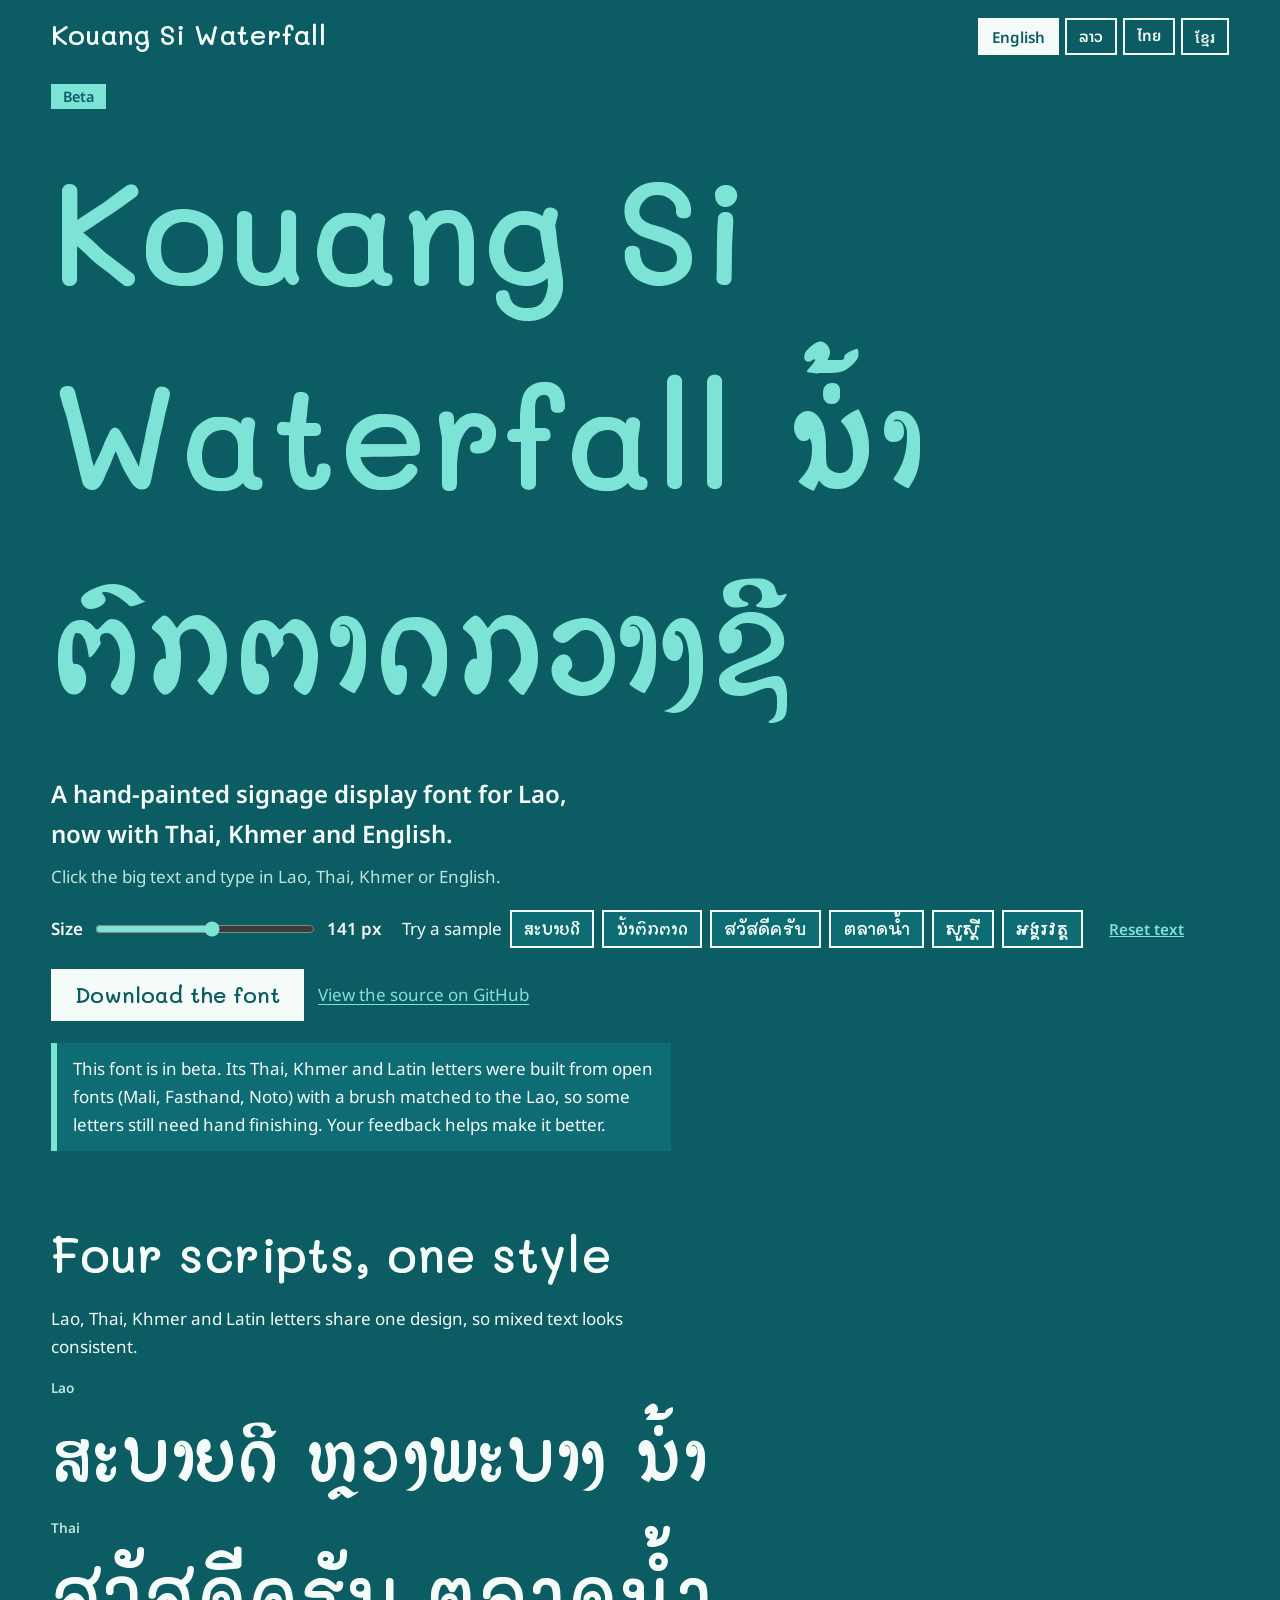
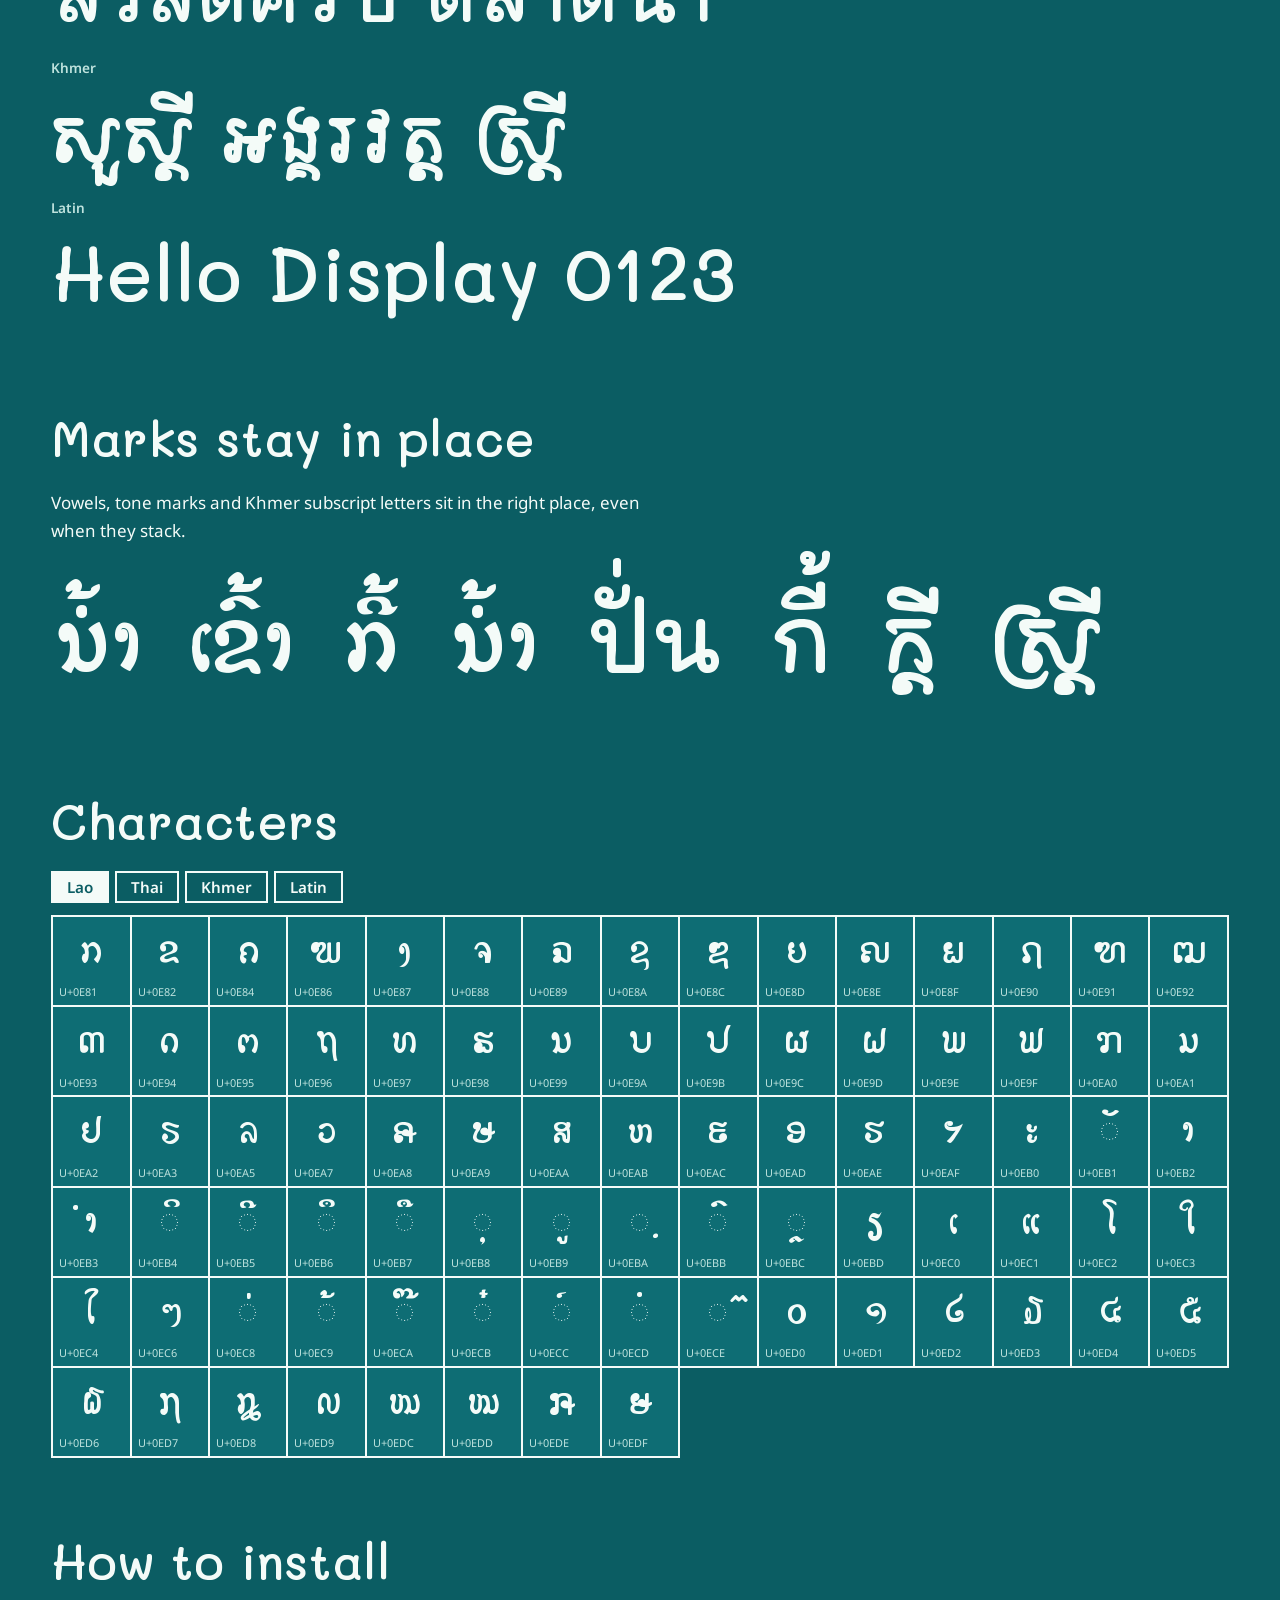
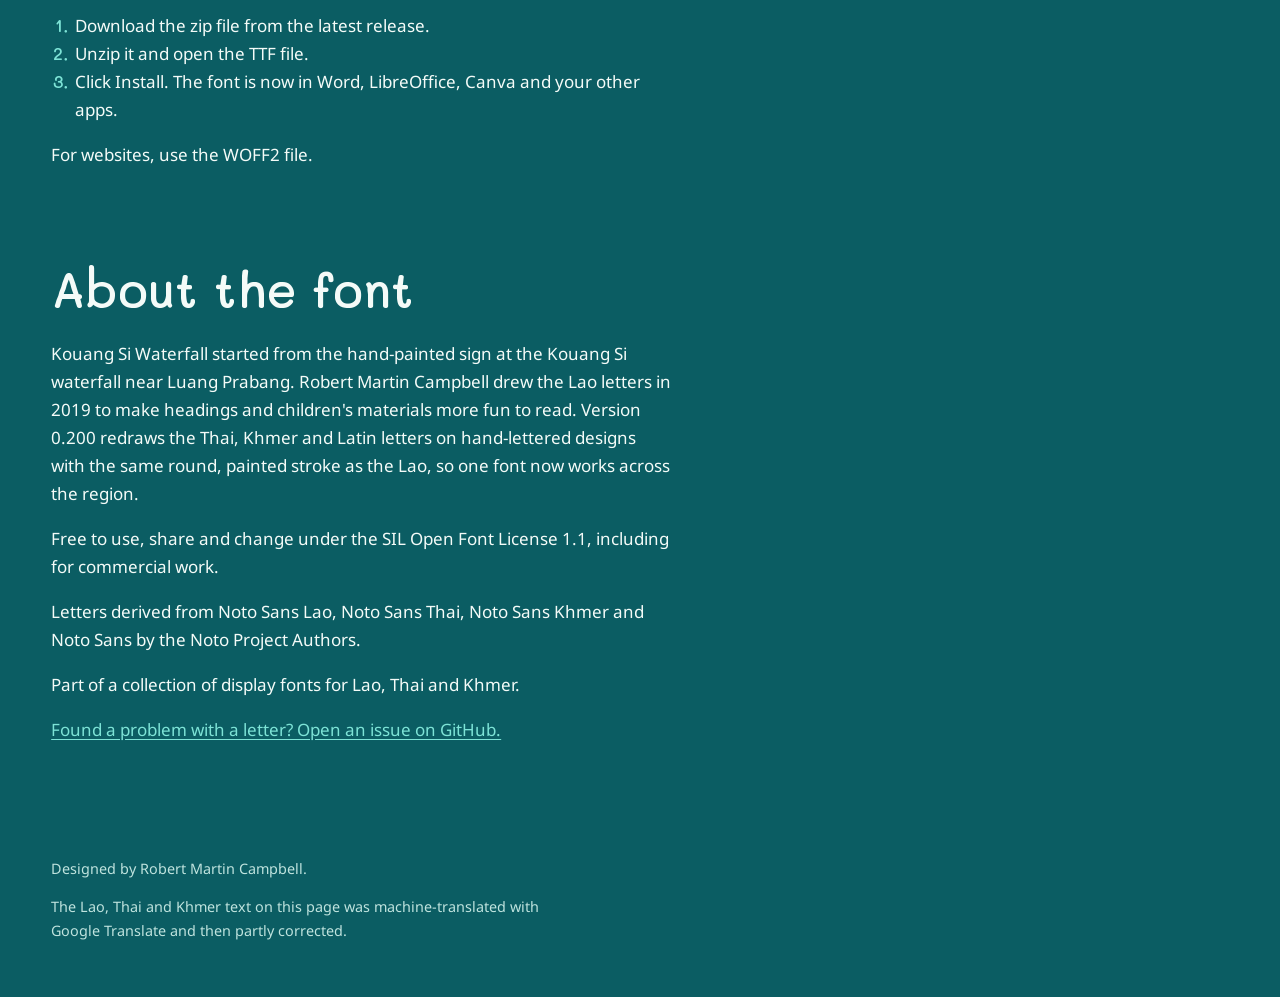
==== commit a0a02ac0: "0.200: restyle Thai, Khmer and Latin to match the hand-drawn Lao Thai, Latin, digits and punctuation" ====
--- a/docs/index.html
+++ b/docs/index.html
@@ -141,8 +141,8 @@
   <p class="mt" data-i18n="mt_note"></p>
 </footer>
 <script>
-const C = {"en": {"beta": "Beta", "beta_note": "This font is in beta. It was generated from Noto fonts with a simulated pen or brush, so some letters still need hand finishing. Your feedback helps make it better.", "download": "Download the font", "github": "View the source on GitHub", "tester_hint": "Click the big text and type in Lao, Thai, Khmer or English.", "size": "Size", "samples": "Try a sample", "reset": "Reset text", "scripts_title": "Four scripts, one style", "scripts_body": "Lao, Thai, Khmer and Latin letters share one design, so mixed text looks consistent.", "stack_title": "Marks stay in place", "stack_body": "Vowels, tone marks and Khmer subscript letters sit in the right place, even when they stack.", "chars_title": "Characters", "lao": "Lao", "thai": "Thai", "khmer": "Khmer", "latin": "Latin", "install_title": "How to install", "install_1": "Download the zip file from the latest release.", "install_2": "Unzip it and open the TTF file.", "install_3": "Click Install. The font is now in Word, LibreOffice, Canva and your other apps.", "install_web": "For websites, use the WOFF2 file.", "about_title": "About the font", "license": "Free to use, share and change under the SIL Open Font License 1.1, including for commercial work.", "credits": "Letters derived from Noto Sans Lao, Noto Sans Thai, Noto Sans Khmer and Noto Sans by the Noto Project Authors.", "feedback": "Found a problem with a letter? Open an issue on GitHub.", "made_by": "Designed by Robert Martin Campbell.", "collection": "Part of a collection of display fonts for Lao, Thai and Khmer.", "mt_note": "The Lao, Thai and Khmer text on this page was machine-translated with Google Translate and then partly corrected."}, "lo": {"beta": "ລຸ້ນທົດລອງ (Beta)", "beta_note": "ຟອນນີ້ຍັງຢູ່ໃນລຸ້ນທົດລອງ ໂດຍສ້າງຈາກຟອນ Noto ດ້ວຍການຈຳລອງລາຍເສັ້ນປາກກາ ຫຼື ຟອຍທາສີ ຕົວອັກສອນບາງຕົວຈຶ່ງຍັງຕ້ອງປັບແຕ່ງເພີ່ມເຕີມ ຄຳແນະນຳຂອງທ່ານຈະຊ່ວຍໃຫ້ຟອນນີ້ດີຂຶ້ນ.", "download": "ດາວໂຫຼດຟອນ", "github": "ເບິ່ງຊອດໂຄດໃນ GitHub", "tester_hint": "ຄລິກໃສ່ຂໍ້ຄວາມຂະໜາດໃຫຍ່ແລ້ວລອງພິມພາສາລາວ, ໄທ, ຂະເໝນ ຫຼື ອັງກິດ.", "size": "ຂະໜາດ", "samples": "ລອງຂໍ້ຄວາມຕົວຢ່າງ", "reset": "ລ້າງຂໍ້ຄວາມ", "scripts_title": "ສີ່ລະບົບອັກສອນ ໃນສະໄຕລ໌ດຽວ", "scripts_body": "ຕົວອັກສອນລາວ, ໄທ, ຂະເໝນ ແລະ ລາຕິນ ຖືກອອກແບບມາໃນແນວທາງດຽວກັນ ເຮັດໃຫ້ພິມປົນກັນໄດ້ຢ່າງກົມກືນ.", "stack_title": "ສະຫຼະ ແລະ ວັນນະຍຸດບໍ່ເຄື່ອນ", "stack_body": "ສະຫຼະ, ວັນນະຍຸດ ແລະ ຕົວຫ້ອຍຂະເໝນ ວາງຢູ່ໃນຕຳແໜ່ງທີ່ຖືກຕ້ອງ ເຖິງແມ່ນວ່າຈະຊ້ອນກັນຫຼາຍຊັ້ນກໍຕາມ.", "chars_title": "ຊຸດຕົວອັກສອນ", "lao": "ລາວ", "thai": "ໄທ", "khmer": "ຂະເໝນ", "latin": "ລາຕິນ", "install_title": "ວິທີຕິດຕັ້ງ", "install_1": "ດາວໂຫຼດໄຟລ໌ zip ຈາກລຸ້ນຫຼ້າສຸດ.", "install_2": "ແຕກໄຟລ໌ zip ແລ້ວເປີດໄຟລ໌ TTF.", "install_3": "ກົດຕິດຕັ້ງ (Install) ແລ້ວຟອນຈະພ້ອມໃຊ້ໃນ Word, LibreOffice, Canva ແລະ ໂປຣແກຣມອື່ນໆທັນທີ.", "install_web": "ສຳລັບເວັບໄຊ ໃຫ້ໃຊ້ໄຟລ໌ WOFF2.", "about_title": "ກ່ຽວກັບຟອນນີ້", "license": "ໃຊ້ງານ, ແບ່ງປັນ ແລະ ດັດແປງໄດ້ຟຣີພາຍໃຕ້ສັນຍາອະນຸຍາດ SIL Open Font License 1.1 ລວມເຖິງວຽກການຄ້າ.", "credits": "ພັດທະນາຕໍ່ຍອດຕົວອັກສອນຈາກ Noto Sans Lao, Noto Sans Thai, Noto Sans Khmer ແລະ Noto Sans ໂດຍກຸ່ມຜູ້ພັດທະນາໂຄງການ Noto.", "feedback": "ພົບບັນຫາກ່ຽວກັບຕົວອັກສອນບໍ? ແຈ້ງບັນຫາ (Issue) ໄດ້ໃນ GitHub.", "made_by": "ອອກແບບໂດຍ Robert Martin Campbell.", "collection": "ສ່ວນໜຶ່ງຂອງຊຸດຟອນພາດຫົວສຳລັບພາສາລາວ, ໄທ ແລະ ຂະເໝນ.", "mt_note": "ຂໍ້ຄວາມພາສາລາວ, ໄທ ແລະ ຂະເໝນໃນໜ້ານີ້ແປໂດຍຜູ້ຊ່ວຍ AI ແລະ ຍັງບໍ່ທັນໄດ້ຮັບການກວດກາຈາກເຈົ້າຂອງພາສາ."}, "th": {"beta": "รุ่นทดสอบ (Beta)", "beta_note": "ฟอนต์นี้อยู่ในรุ่นทดสอบ สร้างขึ้นจากฟอนต์ Noto ด้วยการจำลองเส้นปากกาหรือพู่กัน ตัวอักษรบางตัวจึงยังต้องเก็บรายละเอียดด้วยมือเพิ่มเติม ความคิดเห็นของคุณจะช่วยให้ฟอนต์นี้ดียิ่งขึ้น", "download": "ดาวน์โหลดฟอนต์", "github": "ดูซอร์สโค้ดบน GitHub", "tester_hint": "คลิกที่ข้อความขนาดใหญ่เพื่อลองพิมพ์ภาษาลาว ไทย เขมร หรืออังกฤษ", "size": "ขนาด", "samples": "ลองข้อความตัวอย่าง", "reset": "รีเซ็ตข้อความ", "scripts_title": "สี่ชุดอักษร ในสไตล์เดียว", "scripts_body": "ตัวอักษรลาว ไทย เขมร และละติน ออกแบบมาในทิศทางเดียวกัน เมื่อพิมพ์ผสมกันจึงดูกลมกลืนเป็นเนื้อเดียว", "stack_title": "สระและวรรณยุกต์ไม่ลอยหรือทับกัน", "stack_body": "สระ วรรณยุกต์ และเชิงอักษรเขมร อยู่ในตำแหน่งที่พอดี แม้จะซ้อนกันหลายชั้น", "chars_title": "ชุดตัวอักษร", "lao": "ลาว", "thai": "ไทย", "khmer": "เขมร", "latin": "ละติน", "install_title": "วิธีติดตั้ง", "install_1": "ดาวน์โหลดไฟล์ zip จากรุ่นล่าสุด", "install_2": "แตกไฟล์ zip แล้วเปิดไฟล์ TTF", "install_3": "คลิก ติดตั้ง (Install) ฟอนต์จะพร้อมใช้งานใน Word, LibreOffice, Canva และแอปอื่นๆ ทันที", "install_web": "สำหรับเว็บไซต์ ให้ใช้ไฟล์ WOFF2", "about_title": "เกี่ยวกับฟอนต์", "license": "ใช้งาน แชร์ และดัดแปลงได้ฟรีภายใต้สัญญาอนุญาต SIL Open Font License 1.1 รวมถึงงานเชิงพาณิชย์", "credits": "พัฒนาต่อยอดตัวอักษรจาก Noto Sans Lao, Noto Sans Thai, Noto Sans Khmer และ Noto Sans โดยคณะผู้พัฒนาโครงการ Noto", "feedback": "พบปัญหาตัวอักษรใช่ไหม? เปิด Issue แจ้งบน GitHub ได้เลย", "made_by": "ออกแบบโดย Robert Martin Campbell", "collection": "ส่วนหนึ่งของชุดฟอนต์พาดหัวสำหรับภาษาลาว ไทย และเขมร", "mt_note": "ข้อความภาษาลาว ไทย และเขมรในหน้านี้แปลโดยผู้ช่วย AI และยังไม่ได้รับการตรวจทานจากเจ้าของภาษา"}, "km": {"beta": "កំណែសាកល្បង (Beta)", "beta_note": "ពុម្ពអក្សរនេះស្ថិតក្នុងកំណែសាកល្បងនៅឡើយ។ វាត្រូវបានបង្កើតឡើងពីពុម្ពអក្សរ Noto ដោយប្រើបច្ចេកទេសត្រាប់តាមគំនូសប៊ិច ឬជក់ ដូច្នេះអក្សរខ្លះនៅត្រូវការកែសម្រួលដោយដៃបន្ថែមទៀត។ មតិយោបល់របស់អ្នកជួយឱ្យពុម្ពអក្សរនេះកាន់តែប្រសើរឡើង។", "download": "ទាញយកពុម្ពអក្សរ", "github": "មើលកូដដើមនៅលើ GitHub", "tester_hint": "ចុចលើអត្ថបទធំ រួចសាកល្បងវាយអក្សរឡាវ ថៃ ខ្មែរ ឬអង់គ្លេស។", "size": "ទំហំ", "samples": "សាកល្បងអត្ថបទគំរូ", "reset": "កំណត់អត្ថបទឡើងវិញ", "scripts_title": "តួអក្សរ चारភាសា ក្នុងរចនាបថតែមួយ", "scripts_body": "អក្សរឡាវ ថៃ ខ្មែរ និងឡាតាំង មានរចនាបថរួមគ្នា ធ្វើឱ្យការសរសេរលាយភាសាមើលទៅស៊ីសង្វាក់គ្នា។", "stack_title": "ស្រៈ និងជើងអក្សរស្ថិតនៅចំទីតាំង", "stack_body": "ស្រៈ វណ្ណយុត្ត និងជើងអក្សរខ្មែរ ស្ថិតនៅទីតាំងត្រឹមត្រូវ ទោះបីជាតម្រួតលើគ្នាច្រើនជាន់ក៏ដោយ។", "chars_title": "តួអក្សរទាំងអស់", "lao": "ឡាវ", "thai": "ថៃ", "khmer": "ខ្មែរ", "latin": "ឡាតាំង", "install_title": "របៀបដំឡើង", "install_1": "ទាញយកឯកសារ zip ពីកំណែចុងក្រោយបំផុត។", "install_2": "ពន្លាឯកសារ zip រួចបើកឯកសារ TTF។", "install_3": "ចុចដំឡើង (Install)។ ឥឡូវនេះអ្នកអាចប្រើពុម្ពអក្សរនេះក្នុង Word, LibreOffice, Canva និងកម្មវិធីផ្សេងទៀតបានហើយ។", "install_web": "សម្រាប់គេហទំព័រ សូមប្រើឯកសារ WOFF2។", "about_title": "អំពីពុម្ពអក្សរនេះ", "license": "អាចប្រើប្រាស់ ចែករំលែក និងកែប្រែបានដោយឥតគិតថ្លៃក្រោមអាជ្ញាប័ណ្ណ SIL Open Font License 1.1 រួមទាំងសម្រាប់ការងារពាណិជ្ជកម្មផងដែរ។", "credits": "តួអក្សរត្រូវបានអភិវឌ្ឍបន្តពី Noto Sans Lao, Noto Sans Thai, Noto Sans Khmer និង Noto Sans របស់ក្រុមអ្នកនិពន្ធគម្រោង Noto។", "feedback": "ប្រទះឃើញបញ្ហាលើតួអក្សរណាមួយមែនទេ? សូមបើក Issue នៅលើ GitHub។", "made_by": "រចនាដោយ Robert Martin Campbell។", "collection": "ផ្នែកមួយនៃកម្រងពុម្ពអក្សរក្បាច់សម្រាប់ភាសាឡាវ ថៃ និងខ្មែរ។", "mt_note": "អត្ថបទភាសាឡាវ ថៃ និងខ្មែរនៅលើទំព័រនេះ ត្រូវបានបកប្រែដោយជំនួយការ AI ហើយមិនទាន់ទទួលបានការត្រួតពិនិត្យដោយជនជាតិដើមនៅឡើយទេ។"}};
-const F = {"en": {"tagline": "A hand-painted signage display font for Lao, now with Thai, Khmer and English.", "about": "Kouang Si Waterfall started from the hand-painted sign at the Kouang Si waterfall near Luang Prabang. Robert Martin Campbell drew the Lao letters in 2019 to make headings and children's materials more fun to read. Version 0.100 adds Thai, Khmer and Latin letters drawn with a soft brush matched to the Lao stroke, so one font now works across the region."}, "lo": {"tagline": "ຟອນປ້າຍຂຽນດ້ວຍມືສຳລັບພາສາລາວ ບັດນີ້ຮອງຮັບພາສາໄທ, ຂະເໝນ ແລະ ອັງກິດແລ້ວ.", "about": "ຟອນ Kouang Si Waterfall ມີຕົ້ນກຳເນີດມາຈາກປ້າຍຂຽນດ້ວຍມືຢູ່ຕາດກວາງຊີ ໃກ້ກັບຫຼວງພະບາງ (Luang Prabang). Robert Martin Campbell ໄດ້ແຕ້ມຕົວອັກສອນລາວຂຶ້ນໃນປີ 2019 ເພື່ອໃຫ້ຫົວຂໍ້ ແລະ ປຶ້ມສຳລັບເດັກນ້ອຍອ່ານມ່ວນຍິ່ງຂຶ້ນ. ຮຸ່ນ 0.100 ນີ້ໄດ້ເພີ່ມຕົວອັກສອນໄທ, ຂະເໝນ ແລະ ລາຕິນ ທີ່ແຕ້ມດ້ວຍຟອຍອ່ອນໃຫ້ເຂົ້າກັບລາຍເສັ້ນພາສາລາວ ເຮັດໃຫ້ຟອນດຽວນີ້ສາມາດໃຊ້ຮ່ວມກັນໄດ້ທົ່ວທັງພາກພື້ນ."}, "th": {"tagline": "ฟอนต์ป้ายเขียนมือสำหรับภาษาลาว วันนี้รองรับภาษาไทย เขมร และอังกฤษแล้ว", "about": "ฟอนต์ Kouang Si Waterfall มีจุดเริ่มต้นจากป้ายเขียนมือที่น้ำตกกวางสี ใกล้เมืองหลวงพระบาง (Luang Prabang) โดย Robert Martin Campbell วาดตัวอักษรลาวขึ้นในปี 2019 เพื่อให้หัวข้อและสื่อสำหรับเด็กอ่านสนุกยิ่งขึ้น ในรุ่น 0.100 ได้เพิ่มตัวอักษรไทย เขมร และละติน ที่วาดด้วยฝีแปรงนุ่มนวลกลมกลืนกับเส้นสายภาษาลาว ทำให้ฟอนต์เดียวใช้งานได้ครอบคลุมทั้งภูมิภาค"}, "km": {"tagline": "ពុម្ពអក្សរស្លាកសញ្ញាគូរដោយដៃសម្រាប់ភាសាឡាវ ឥឡូវនេះមានភាសាថៃ ខ្មែរ និងអង់គ្លេស។", "about": "ពុម្ពអក្សរ Kouang Si Waterfall មានប្រភពចេញពីស្លាកសញ្ញាគូរដោយដៃនៅទឹកធ្លាក់កួងស៊ី ក្បែរទីក្រុងហ្លួងព្រះបាង (Luang Prabang)។ លោក Robert Martin Campbell បានគូរអក្សរឡាវនៅឆ្នាំ 2019 ដើម្បីឱ្យចំណងជើង និងសម្ភារៈសម្រាប់កុមារកាន់តែជក់ចិត្តក្នុងការអាន។ កំណែ 0.100 បានបន្ថែមអក្សរថៃ ខ្មែរ និងឡាតាំង ដែលគូរដោយជក់ទន់ស៊ីគ្នាជាមួយទម្រង់អក្សរឡាវ ធ្វើឱ្យពុម្ពអក្សរតែមួយនេះអាចប្រើប្រាស់បានទូទាំងតំបន់។"}};
+const C = {"en": {"beta": "Beta", "beta_note": "This font is in beta. Its Thai, Khmer and Latin letters were built from open fonts (Mali, Fasthand, Noto) with a brush matched to the Lao, so some letters still need hand finishing. Your feedback helps make it better.", "download": "Download the font", "github": "View the source on GitHub", "tester_hint": "Click the big text and type in Lao, Thai, Khmer or English.", "size": "Size", "samples": "Try a sample", "reset": "Reset text", "scripts_title": "Four scripts, one style", "scripts_body": "Lao, Thai, Khmer and Latin letters share one design, so mixed text looks consistent.", "stack_title": "Marks stay in place", "stack_body": "Vowels, tone marks and Khmer subscript letters sit in the right place, even when they stack.", "chars_title": "Characters", "lao": "Lao", "thai": "Thai", "khmer": "Khmer", "latin": "Latin", "install_title": "How to install", "install_1": "Download the zip file from the latest release.", "install_2": "Unzip it and open the TTF file.", "install_3": "Click Install. The font is now in Word, LibreOffice, Canva and your other apps.", "install_web": "For websites, use the WOFF2 file.", "about_title": "About the font", "license": "Free to use, share and change under the SIL Open Font License 1.1, including for commercial work.", "credits": "Letters derived from Noto Sans Lao, Noto Sans Thai, Noto Sans Khmer and Noto Sans by the Noto Project Authors.", "feedback": "Found a problem with a letter? Open an issue on GitHub.", "made_by": "Designed by Robert Martin Campbell.", "collection": "Part of a collection of display fonts for Lao, Thai and Khmer.", "mt_note": "The Lao, Thai and Khmer text on this page was machine-translated with Google Translate and then partly corrected."}, "lo": {"beta": "ລຸ້ນທົດລອງ (Beta)", "beta_note": "ຟອນນີ້ຍັງຢູ່ໃນລຸ້ນທົດລອງ ໂດຍສ້າງຈາກຟອນເປີດ (Mali, Fasthand, Noto) ດ້ວຍການຈຳລອງລາຍເສັ້ນປາກກາ ຫຼື ຟອຍທາສີ ຕົວອັກສອນບາງຕົວຈຶ່ງຍັງຕ້ອງປັບແຕ່ງເພີ່ມເຕີມ ຄຳແນະນຳຂອງທ່ານຈະຊ່ວຍໃຫ້ຟອນນີ້ດີຂຶ້ນ.", "download": "ດາວໂຫຼດຟອນ", "github": "ເບິ່ງຊອດໂຄດໃນ GitHub", "tester_hint": "ຄລິກໃສ່ຂໍ້ຄວາມຂະໜາດໃຫຍ່ແລ້ວລອງພິມພາສາລາວ, ໄທ, ຂະເໝນ ຫຼື ອັງກິດ.", "size": "ຂະໜາດ", "samples": "ລອງຂໍ້ຄວາມຕົວຢ່າງ", "reset": "ລ້າງຂໍ້ຄວາມ", "scripts_title": "ສີ່ລະບົບອັກສອນ ໃນສະໄຕລ໌ດຽວ", "scripts_body": "ຕົວອັກສອນລາວ, ໄທ, ຂະເໝນ ແລະ ລາຕິນ ຖືກອອກແບບມາໃນແນວທາງດຽວກັນ ເຮັດໃຫ້ພິມປົນກັນໄດ້ຢ່າງກົມກືນ.", "stack_title": "ສະຫຼະ ແລະ ວັນນະຍຸດບໍ່ເຄື່ອນ", "stack_body": "ສະຫຼະ, ວັນນະຍຸດ ແລະ ຕົວຫ້ອຍຂະເໝນ ວາງຢູ່ໃນຕຳແໜ່ງທີ່ຖືກຕ້ອງ ເຖິງແມ່ນວ່າຈະຊ້ອນກັນຫຼາຍຊັ້ນກໍຕາມ.", "chars_title": "ຊຸດຕົວອັກສອນ", "lao": "ລາວ", "thai": "ໄທ", "khmer": "ຂະເໝນ", "latin": "ລາຕິນ", "install_title": "ວິທີຕິດຕັ້ງ", "install_1": "ດາວໂຫຼດໄຟລ໌ zip ຈາກລຸ້ນຫຼ້າສຸດ.", "install_2": "ແຕກໄຟລ໌ zip ແລ້ວເປີດໄຟລ໌ TTF.", "install_3": "ກົດຕິດຕັ້ງ (Install) ແລ້ວຟອນຈະພ້ອມໃຊ້ໃນ Word, LibreOffice, Canva ແລະ ໂປຣແກຣມອື່ນໆທັນທີ.", "install_web": "ສຳລັບເວັບໄຊ ໃຫ້ໃຊ້ໄຟລ໌ WOFF2.", "about_title": "ກ່ຽວກັບຟອນນີ້", "license": "ໃຊ້ງານ, ແບ່ງປັນ ແລະ ດັດແປງໄດ້ຟຣີພາຍໃຕ້ສັນຍາອະນຸຍາດ SIL Open Font License 1.1 ລວມເຖິງວຽກການຄ້າ.", "credits": "ພັດທະນາຕໍ່ຍອດຕົວອັກສອນຈາກ Noto Sans Lao, Noto Sans Thai, Noto Sans Khmer ແລະ Noto Sans ໂດຍກຸ່ມຜູ້ພັດທະນາໂຄງການ Noto.", "feedback": "ພົບບັນຫາກ່ຽວກັບຕົວອັກສອນບໍ? ແຈ້ງບັນຫາ (Issue) ໄດ້ໃນ GitHub.", "made_by": "ອອກແບບໂດຍ Robert Martin Campbell.", "collection": "ສ່ວນໜຶ່ງຂອງຊຸດຟອນພາດຫົວສຳລັບພາສາລາວ, ໄທ ແລະ ຂະເໝນ.", "mt_note": "ຂໍ້ຄວາມພາສາລາວ, ໄທ ແລະ ຂະເໝນໃນໜ້ານີ້ແປໂດຍຜູ້ຊ່ວຍ AI ແລະ ຍັງບໍ່ທັນໄດ້ຮັບການກວດກາຈາກເຈົ້າຂອງພາສາ."}, "th": {"beta": "รุ่นทดสอบ (Beta)", "beta_note": "ฟอนต์นี้อยู่ในรุ่นทดสอบ สร้างขึ้นจากฟอนต์โอเพนซอร์ส (Mali, Fasthand, Noto) ด้วยการจำลองเส้นปากกาหรือพู่กัน ตัวอักษรบางตัวจึงยังต้องเก็บรายละเอียดด้วยมือเพิ่มเติม ความคิดเห็นของคุณจะช่วยให้ฟอนต์นี้ดียิ่งขึ้น", "download": "ดาวน์โหลดฟอนต์", "github": "ดูซอร์สโค้ดบน GitHub", "tester_hint": "คลิกที่ข้อความขนาดใหญ่เพื่อลองพิมพ์ภาษาลาว ไทย เขมร หรืออังกฤษ", "size": "ขนาด", "samples": "ลองข้อความตัวอย่าง", "reset": "รีเซ็ตข้อความ", "scripts_title": "สี่ชุดอักษร ในสไตล์เดียว", "scripts_body": "ตัวอักษรลาว ไทย เขมร และละติน ออกแบบมาในทิศทางเดียวกัน เมื่อพิมพ์ผสมกันจึงดูกลมกลืนเป็นเนื้อเดียว", "stack_title": "สระและวรรณยุกต์ไม่ลอยหรือทับกัน", "stack_body": "สระ วรรณยุกต์ และเชิงอักษรเขมร อยู่ในตำแหน่งที่พอดี แม้จะซ้อนกันหลายชั้น", "chars_title": "ชุดตัวอักษร", "lao": "ลาว", "thai": "ไทย", "khmer": "เขมร", "latin": "ละติน", "install_title": "วิธีติดตั้ง", "install_1": "ดาวน์โหลดไฟล์ zip จากรุ่นล่าสุด", "install_2": "แตกไฟล์ zip แล้วเปิดไฟล์ TTF", "install_3": "คลิก ติดตั้ง (Install) ฟอนต์จะพร้อมใช้งานใน Word, LibreOffice, Canva และแอปอื่นๆ ทันที", "install_web": "สำหรับเว็บไซต์ ให้ใช้ไฟล์ WOFF2", "about_title": "เกี่ยวกับฟอนต์", "license": "ใช้งาน แชร์ และดัดแปลงได้ฟรีภายใต้สัญญาอนุญาต SIL Open Font License 1.1 รวมถึงงานเชิงพาณิชย์", "credits": "พัฒนาต่อยอดตัวอักษรจาก Noto Sans Lao, Noto Sans Thai, Noto Sans Khmer และ Noto Sans โดยคณะผู้พัฒนาโครงการ Noto", "feedback": "พบปัญหาตัวอักษรใช่ไหม? เปิด Issue แจ้งบน GitHub ได้เลย", "made_by": "ออกแบบโดย Robert Martin Campbell", "collection": "ส่วนหนึ่งของชุดฟอนต์พาดหัวสำหรับภาษาลาว ไทย และเขมร", "mt_note": "ข้อความภาษาลาว ไทย และเขมรในหน้านี้แปลโดยผู้ช่วย AI และยังไม่ได้รับการตรวจทานจากเจ้าของภาษา"}, "km": {"beta": "កំណែសាកល្បង (Beta)", "beta_note": "ពុម្ពអក្សរនេះស្ថិតក្នុងកំណែសាកល្បងនៅឡើយ។ វាត្រូវបានបង្កើតឡើងពីពុម្ពអក្សរបើកចំហ (Mali, Fasthand, Noto) ដោយប្រើបច្ចេកទេសត្រាប់តាមគំនូសប៊ិច ឬជក់ ដូច្នេះអក្សរខ្លះនៅត្រូវការកែសម្រួលដោយដៃបន្ថែមទៀត។ មតិយោបល់របស់អ្នកជួយឱ្យពុម្ពអក្សរនេះកាន់តែប្រសើរឡើង។", "download": "ទាញយកពុម្ពអក្សរ", "github": "មើលកូដដើមនៅលើ GitHub", "tester_hint": "ចុចលើអត្ថបទធំ រួចសាកល្បងវាយអក្សរឡាវ ថៃ ខ្មែរ ឬអង់គ្លេស។", "size": "ទំហំ", "samples": "សាកល្បងអត្ថបទគំរូ", "reset": "កំណត់អត្ថបទឡើងវិញ", "scripts_title": "តួអក្សរ चारភាសា ក្នុងរចនាបថតែមួយ", "scripts_body": "អក្សរឡាវ ថៃ ខ្មែរ និងឡាតាំង មានរចនាបថរួមគ្នា ធ្វើឱ្យការសរសេរលាយភាសាមើលទៅស៊ីសង្វាក់គ្នា។", "stack_title": "ស្រៈ និងជើងអក្សរស្ថិតនៅចំទីតាំង", "stack_body": "ស្រៈ វណ្ណយុត្ត និងជើងអក្សរខ្មែរ ស្ថិតនៅទីតាំងត្រឹមត្រូវ ទោះបីជាតម្រួតលើគ្នាច្រើនជាន់ក៏ដោយ។", "chars_title": "តួអក្សរទាំងអស់", "lao": "ឡាវ", "thai": "ថៃ", "khmer": "ខ្មែរ", "latin": "ឡាតាំង", "install_title": "របៀបដំឡើង", "install_1": "ទាញយកឯកសារ zip ពីកំណែចុងក្រោយបំផុត។", "install_2": "ពន្លាឯកសារ zip រួចបើកឯកសារ TTF។", "install_3": "ចុចដំឡើង (Install)។ ឥឡូវនេះអ្នកអាចប្រើពុម្ពអក្សរនេះក្នុង Word, LibreOffice, Canva និងកម្មវិធីផ្សេងទៀតបានហើយ។", "install_web": "សម្រាប់គេហទំព័រ សូមប្រើឯកសារ WOFF2។", "about_title": "អំពីពុម្ពអក្សរនេះ", "license": "អាចប្រើប្រាស់ ចែករំលែក និងកែប្រែបានដោយឥតគិតថ្លៃក្រោមអាជ្ញាប័ណ្ណ SIL Open Font License 1.1 រួមទាំងសម្រាប់ការងារពាណិជ្ជកម្មផងដែរ។", "credits": "តួអក្សរត្រូវបានអភិវឌ្ឍបន្តពី Noto Sans Lao, Noto Sans Thai, Noto Sans Khmer និង Noto Sans របស់ក្រុមអ្នកនិពន្ធគម្រោង Noto។", "feedback": "ប្រទះឃើញបញ្ហាលើតួអក្សរណាមួយមែនទេ? សូមបើក Issue នៅលើ GitHub។", "made_by": "រចនាដោយ Robert Martin Campbell។", "collection": "ផ្នែកមួយនៃកម្រងពុម្ពអក្សរក្បាច់សម្រាប់ភាសាឡាវ ថៃ និងខ្មែរ។", "mt_note": "អត្ថបទភាសាឡាវ ថៃ និងខ្មែរនៅលើទំព័រនេះ ត្រូវបានបកប្រែដោយជំនួយការ AI ហើយមិនទាន់ទទួលបានការត្រួតពិនិត្យដោយជនជាតិដើមនៅឡើយទេ។"}};
+const F = {"en": {"tagline": "A hand-painted signage display font for Lao, now with Thai, Khmer and English.", "about": "Kouang Si Waterfall started from the hand-painted sign at the Kouang Si waterfall near Luang Prabang. Robert Martin Campbell drew the Lao letters in 2019 to make headings and children's materials more fun to read. Version 0.200 redraws the Thai, Khmer and Latin letters on hand-lettered designs with the same round, painted stroke as the Lao, so one font now works across the region."}, "lo": {"tagline": "ຟອນປ້າຍຂຽນດ້ວຍມືສຳລັບພາສາລາວ ບັດນີ້ຮອງຮັບພາສາໄທ, ຂະເໝນ ແລະ ອັງກິດແລ້ວ.", "about": "ຟອນ Kouang Si Waterfall ມີຕົ້ນກຳເນີດມາຈາກປ້າຍຂຽນດ້ວຍມືຢູ່ຕາດກວາງຊີ ໃກ້ກັບຫຼວງພະບາງ (Luang Prabang). Robert Martin Campbell ໄດ້ແຕ້ມຕົວອັກສອນລາວຂຶ້ນໃນປີ 2019 ເພື່ອໃຫ້ຫົວຂໍ້ ແລະ ປຶ້ມສຳລັບເດັກນ້ອຍອ່ານມ່ວນຍິ່ງຂຶ້ນ. ຮຸ່ນ 0.200 ນີ້ໄດ້ເພີ່ມຕົວອັກສອນໄທ, ຂະເໝນ ແລະ ລາຕິນ ທີ່ແຕ້ມດ້ວຍຟອຍອ່ອນໃຫ້ເຂົ້າກັບລາຍເສັ້ນພາສາລາວ ເຮັດໃຫ້ຟອນດຽວນີ້ສາມາດໃຊ້ຮ່ວມກັນໄດ້ທົ່ວທັງພາກພື້ນ."}, "th": {"tagline": "ฟอนต์ป้ายเขียนมือสำหรับภาษาลาว วันนี้รองรับภาษาไทย เขมร และอังกฤษแล้ว", "about": "ฟอนต์ Kouang Si Waterfall มีจุดเริ่มต้นจากป้ายเขียนมือที่น้ำตกกวางสี ใกล้เมืองหลวงพระบาง (Luang Prabang) โดย Robert Martin Campbell วาดตัวอักษรลาวขึ้นในปี 2019 เพื่อให้หัวข้อและสื่อสำหรับเด็กอ่านสนุกยิ่งขึ้น ในรุ่น 0.200 ได้เพิ่มตัวอักษรไทย เขมร และละติน ที่วาดด้วยฝีแปรงนุ่มนวลกลมกลืนกับเส้นสายภาษาลาว ทำให้ฟอนต์เดียวใช้งานได้ครอบคลุมทั้งภูมิภาค"}, "km": {"tagline": "ពុម្ពអក្សរស្លាកសញ្ញាគូរដោយដៃសម្រាប់ភាសាឡាវ ឥឡូវនេះមានភាសាថៃ ខ្មែរ និងអង់គ្លេស។", "about": "ពុម្ពអក្សរ Kouang Si Waterfall មានប្រភពចេញពីស្លាកសញ្ញាគូរដោយដៃនៅទឹកធ្លាក់កួងស៊ី ក្បែរទីក្រុងហ្លួងព្រះបាង (Luang Prabang)។ លោក Robert Martin Campbell បានគូរអក្សរឡាវនៅឆ្នាំ 2019 ដើម្បីឱ្យចំណងជើង និងសម្ភារៈសម្រាប់កុមារកាន់តែជក់ចិត្តក្នុងការអាន។ កំណែ 0.200 បានបន្ថែមអក្សរថៃ ខ្មែរ និងឡាតាំង ដែលគូរដោយជក់ទន់ស៊ីគ្នាជាមួយទម្រង់អក្សរឡាវ ធ្វើឱ្យពុម្ពអក្សរតែមួយនេះអាចប្រើប្រាស់បានទូទាំងតំបន់។"}};
 const DEFAULT = {"en": "Kouang Si Waterfall ນ້ຳຕົກຕາດກວາງຊີ", "lo": "ສະບາຍດີ ຫຼວງພະບາງ", "th": "สวัสดีครับ ตลาดน้ำ", "km": "សួស្តី អង្គរវត្ត"};
 const SETS = {
   lao: [...Array(0x80).keys()].map(i => 0x0E80 + i),
